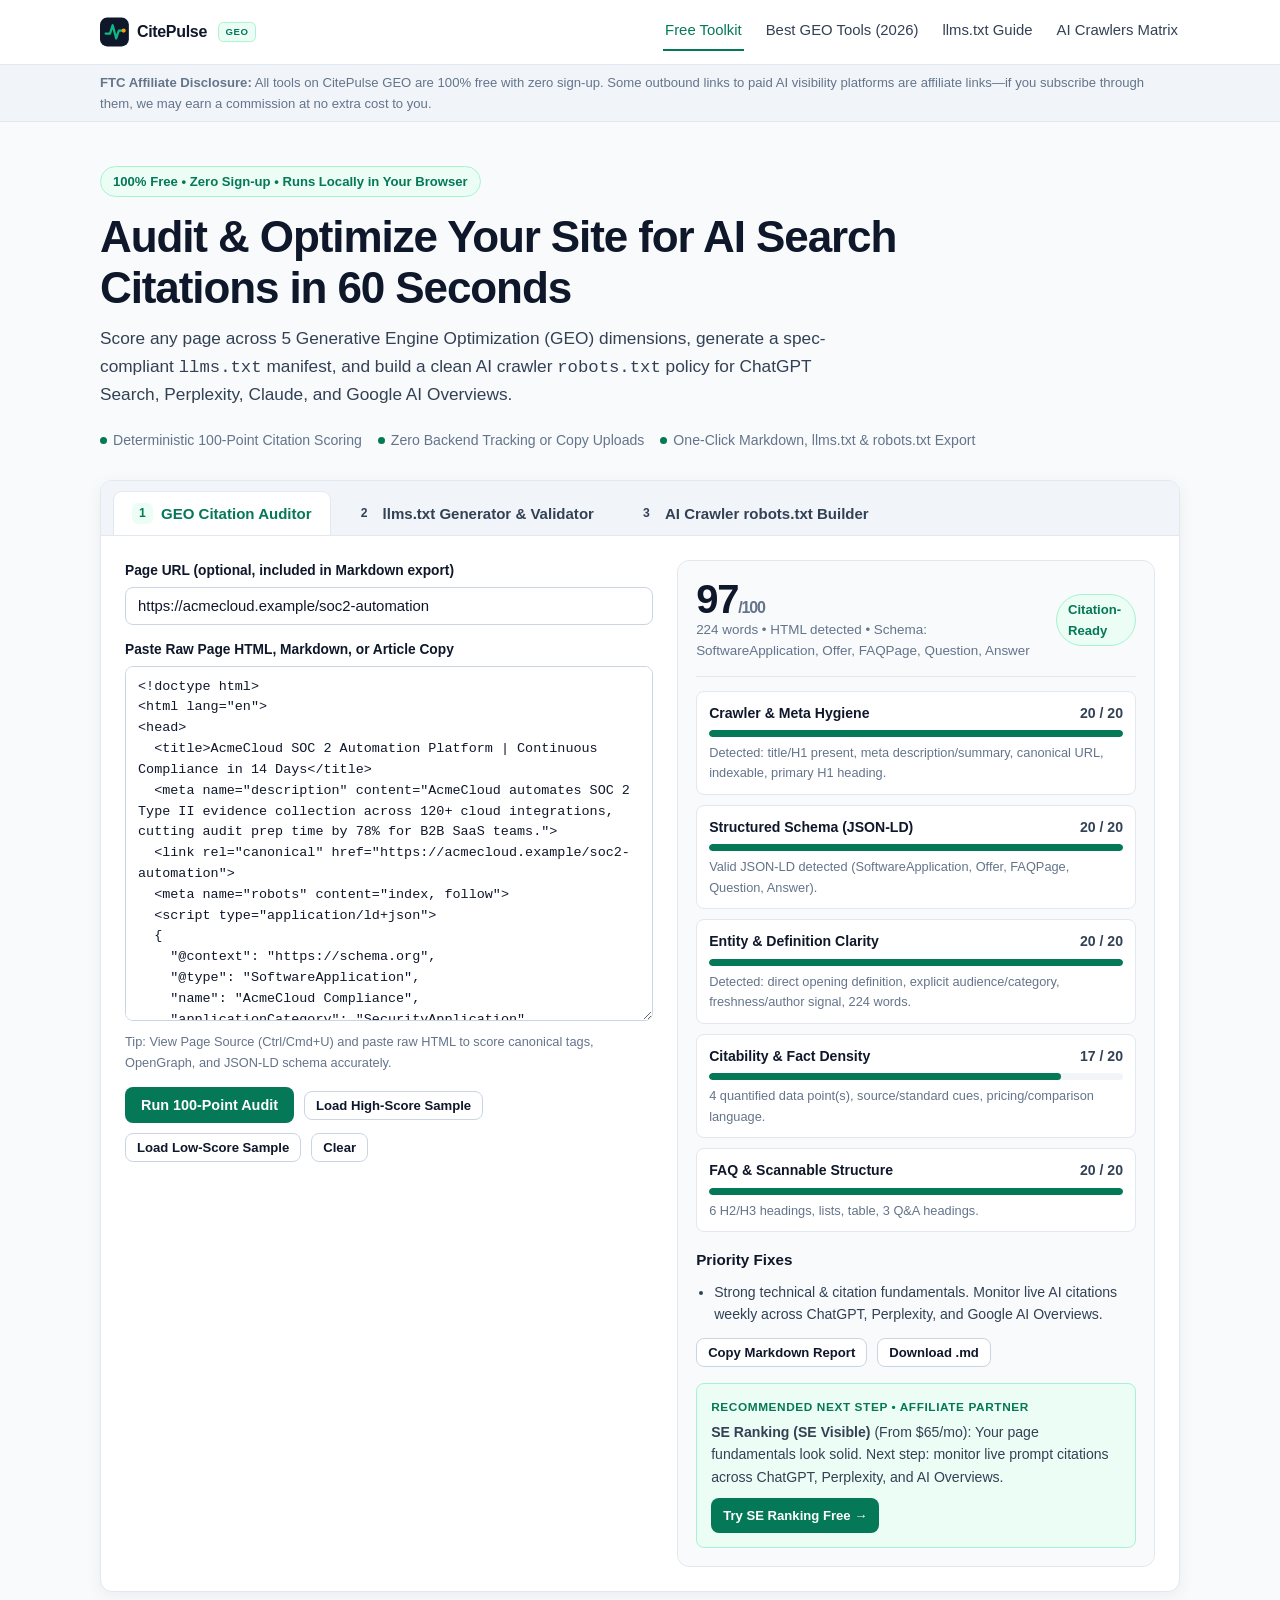
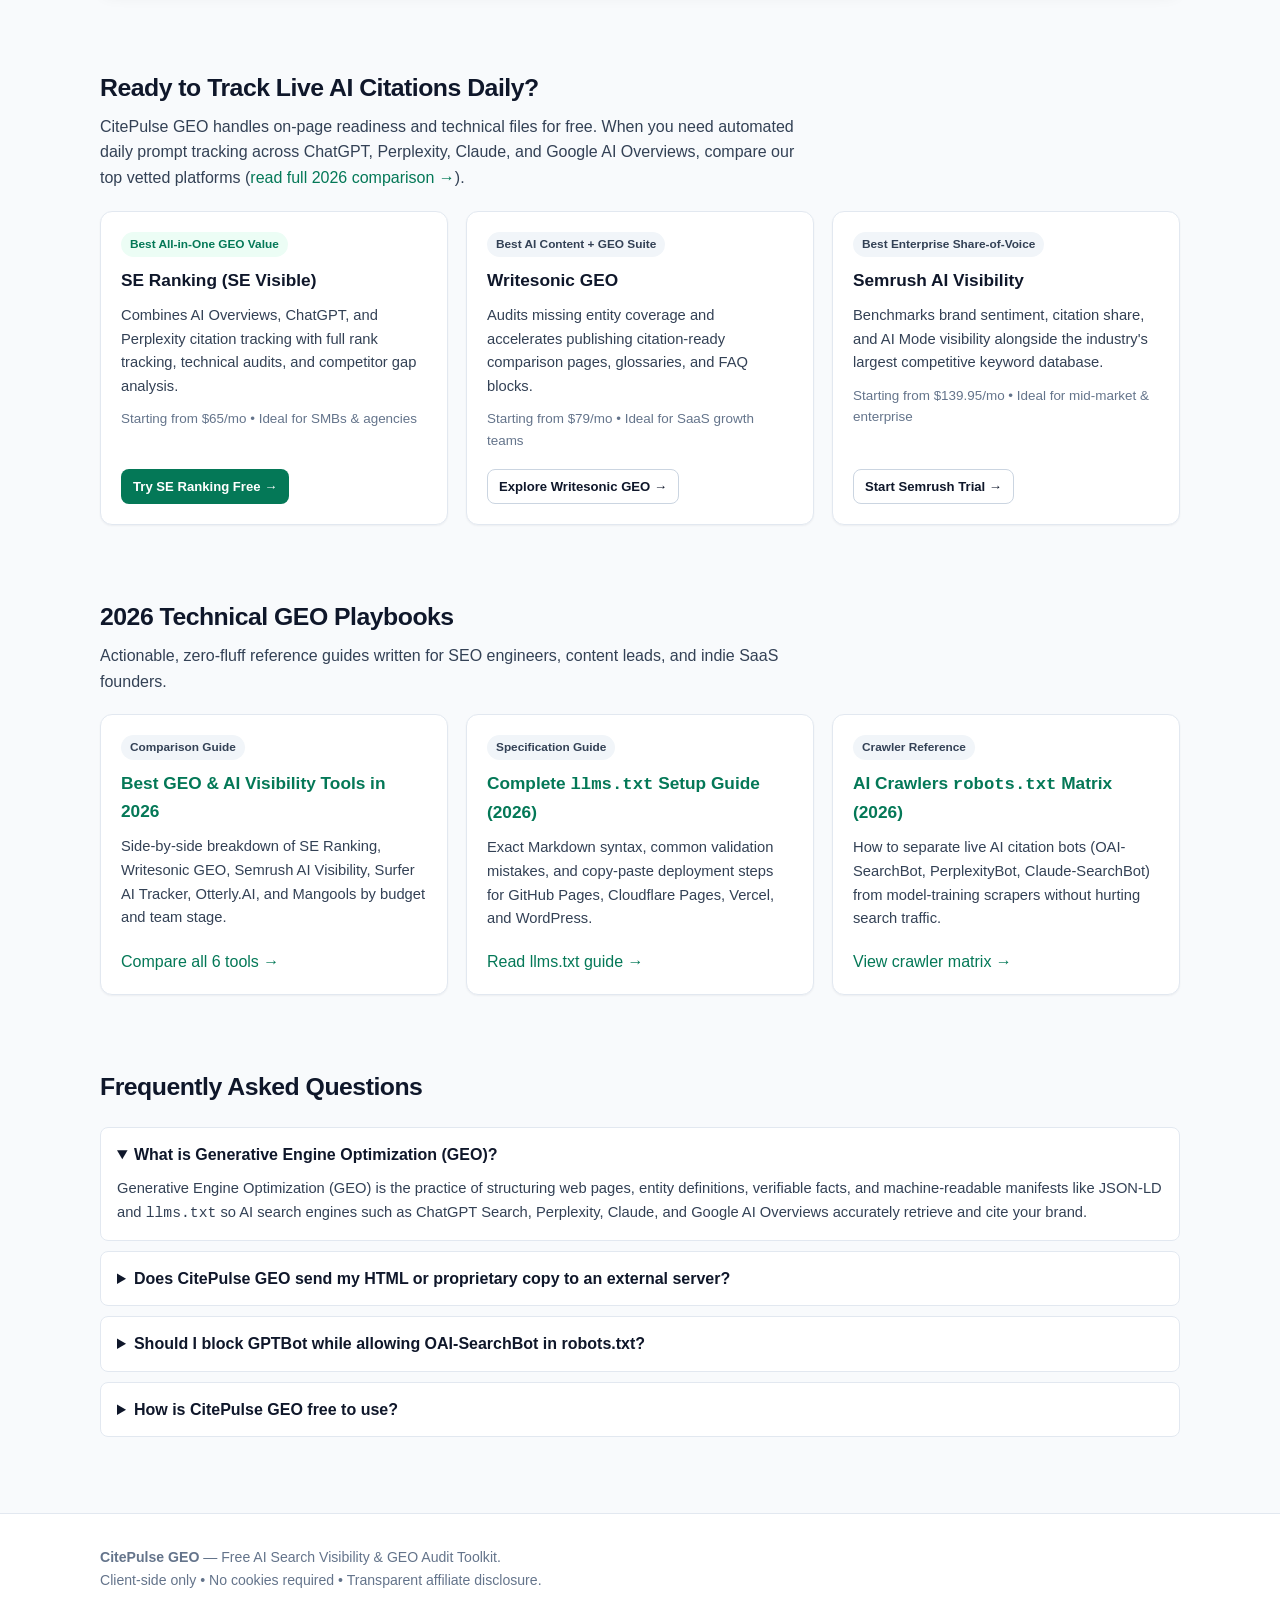
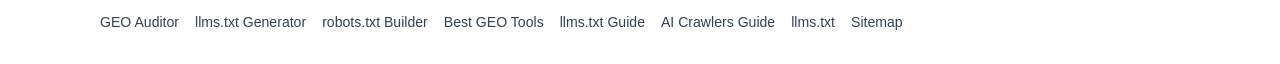
==== index.html @ 47907441 "Launch CitePulse GEO MVP (3 interactive tools + 3 GEO guides + affiliate engine)" ====
<!doctype html>
<html lang="en">
<head>
  <meta charset="utf-8">
  <meta name="viewport" content="width=device-width, initial-scale=1">
  <title>CitePulse GEO — Free AI Search Visibility &amp; GEO Audit Toolkit</title>
  <meta name="description" content="Free 100% browser-based GEO toolkit: run a 100-point AI citation readiness audit, generate and validate llms.txt, and build AI crawler robots.txt policies with zero sign-up.">
  <link rel="canonical" href="https://xuj43761-coder.github.io/citepulse-geo/">
  <link rel="icon" type="image/svg+xml" href="./assets/favicon.svg">
  <meta property="og:type" content="website">
  <meta property="og:title" content="CitePulse GEO — Free AI Search Visibility &amp; GEO Audit Toolkit">
  <meta property="og:description" content="Audit your page for ChatGPT, Perplexity, Claude &amp; Google AI Overviews citations, generate spec-compliant llms.txt, and configure AI crawler robots.txt — 100% free in your browser.">
  <meta property="og:url" content="https://xuj43761-coder.github.io/citepulse-geo/">
  <meta property="og:image" content="https://xuj43761-coder.github.io/citepulse-geo/assets/og-card.png">
  <meta name="twitter:card" content="summary_large_image">
  <meta name="twitter:title" content="CitePulse GEO — Free AI Search Visibility &amp; GEO Audit Toolkit">
  <meta name="twitter:description" content="100-Point Citation Audit, llms.txt Generator &amp; AI Crawler robots.txt Builder. 100% free, zero sign-up, instant client-side execution.">
  <meta name="twitter:image" content="https://xuj43761-coder.github.io/citepulse-geo/assets/og-card.png">
  <link rel="stylesheet" href="./assets/styles.css">
  <script type="application/ld+json">
  {
    "@context": "https://schema.org",
    "@type": "SoftwareApplication",
    "name": "CitePulse GEO",
    "applicationCategory": "BusinessApplication",
    "operatingSystem": "Web",
    "url": "https://xuj43761-coder.github.io/citepulse-geo/",
    "description": "Free client-side Generative Engine Optimization (GEO) toolkit featuring a 100-point AI citation readiness auditor, llms.txt generator and validator, and AI crawler robots.txt policy builder.",
    "offers": {
      "@type": "Offer",
      "price": "0",
      "priceCurrency": "USD"
    },
    "featureList": [
      "100-Point GEO Citation Readiness Auditor across 5 dimensions",
      "Spec-compliant llms.txt Generator and Validator",
      "AI Search vs. Model Training robots.txt Policy Builder",
      "Markdown Audit Report Copy and Download"
    ]
  }
  </script>
  <script type="application/ld+json">
  {
    "@context": "https://schema.org",
    "@type": "FAQPage",
    "mainEntity": [
      {
        "@type": "Question",
        "name": "What is Generative Engine Optimization (GEO)?",
        "acceptedAnswer": {
          "@type": "Answer",
          "text": "Generative Engine Optimization (GEO) is the practice of structuring web pages, entity definitions, verifiable facts, and machine-readable manifests like JSON-LD and llms.txt so AI search engines such as ChatGPT Search, Perplexity, Claude, and Google AI Overviews accurately retrieve and cite your brand."
        }
      },
      {
        "@type": "Question",
        "name": "Does CitePulse GEO send my HTML or proprietary copy to an external server?",
        "acceptedAnswer": {
          "@type": "Answer",
          "text": "No. Every audit score, llms.txt manifest, and robots.txt policy is computed deterministically inside your local browser using client-side JavaScript. Nothing is uploaded or stored on any backend server."
        }
      },
      {
        "@type": "Question",
        "name": "Should I block GPTBot while allowing OAI-SearchBot in robots.txt?",
        "acceptedAnswer": {
          "@type": "Answer",
          "text": "For most SaaS companies and publishers, yes. Allowing OAI-SearchBot, ChatGPT-User, Claude-SearchBot, and PerplexityBot preserves live AI search citations and referral traffic, while disallowing GPTBot, ClaudeBot, Google-Extended, and CCBot opts your content out of foundation model training."
        }
      },
      {
        "@type": "Question",
        "name": "How is CitePulse GEO free to use?",
        "acceptedAnswer": {
          "@type": "Answer",
          "text": "CitePulse GEO runs as a zero-infrastructure static web app and is supported through transparent affiliate partnerships with dedicated paid AI visibility monitoring platforms such as SE Ranking, Writesonic, Semrush, Surfer, Otterly.AI, and Mangools."
        }
      }
    ]
  }
  </script>
</head>
<body>
  <header class="site-header">
    <div class="container header-inner">
      <a class="brand-link" href="./" aria-label="CitePulse GEO Home">
        <img src="./assets/logo.svg" alt="CitePulse GEO">
      </a>
      <nav class="site-nav" aria-label="Primary">
        <a href="./" aria-current="page">Free Toolkit</a>
        <a href="./best-geo-tools-2026.html">Best GEO Tools (2026)</a>
        <a href="./llms-txt-guide.html">llms.txt Guide</a>
        <a href="./robots-txt-ai-crawlers.html">AI Crawlers Matrix</a>
      </nav>
    </div>
  </header>

  <div class="disclosure-bar">
    <div class="container">
      <p><strong>FTC Affiliate Disclosure:</strong> All tools on CitePulse GEO are 100% free with zero sign-up. Some outbound links to paid AI visibility platforms are affiliate links—if you subscribe through them, we may earn a commission at no extra cost to you.</p>
    </div>
  </div>

  <main class="container">
    <section class="hero">
      <div class="hero-badge">100% Free &bull; Zero Sign-up &bull; Runs Locally in Your Browser</div>
      <h1>Audit &amp; Optimize Your Site for AI Search Citations in 60 Seconds</h1>
      <p class="hero-sub">Score any page across 5 Generative Engine Optimization (GEO) dimensions, generate a spec-compliant <code>llms.txt</code> manifest, and build a clean AI crawler <code>robots.txt</code> policy for ChatGPT Search, Perplexity, Claude, and Google AI Overviews.</p>
      <div class="trust-row">
        <span><i class="dot" aria-hidden="true"></i> Deterministic 100-Point Citation Scoring</span>
        <span><i class="dot" aria-hidden="true"></i> Zero Backend Tracking or Copy Uploads</span>
        <span><i class="dot" aria-hidden="true"></i> One-Click Markdown, llms.txt &amp; robots.txt Export</span>
      </div>
    </section>

    <section class="workspace-card" aria-label="CitePulse GEO Interactive Toolkit">
      <div class="tool-tabs" role="tablist" aria-label="GEO Tools">
        <button type="button" class="tool-tab is-active" role="tab" aria-selected="true" data-tab-target="auditor" id="tab-auditor">
          <span class="tab-num">1</span> GEO Citation Auditor
        </button>
        <button type="button" class="tool-tab" role="tab" aria-selected="false" data-tab-target="llmstxt" id="tab-llmstxt">
          <span class="tab-num">2</span> llms.txt Generator &amp; Validator
        </button>
        <button type="button" class="tool-tab" role="tab" aria-selected="false" data-tab-target="robots" id="tab-robots">
          <span class="tab-num">3</span> AI Crawler robots.txt Builder
        </button>
      </div>

      <!-- Tool 1: GEO Citation Readiness Auditor -->
      <div class="tool-panel is-active" role="tabpanel" aria-labelledby="tab-auditor" data-tab-panel="auditor" id="auditor">
        <div class="panel-grid">
          <div>
            <div class="field">
              <label for="audit-url">Page URL (optional, included in Markdown export)</label>
              <input id="audit-url" type="url" placeholder="https://yourdomain.com/product-guide">
            </div>
            <div class="field">
              <label for="audit-input">Paste Raw Page HTML, Markdown, or Article Copy</label>
              <textarea id="audit-input" class="code-input" rows="16" placeholder="Paste full HTML source (recommended for meta &amp; JSON-LD checks) or Markdown/plain text..."></textarea>
              <span class="field-hint">Tip: View Page Source (Ctrl/Cmd+U) and paste raw HTML to score canonical tags, OpenGraph, and JSON-LD schema accurately.</span>
            </div>
            <div class="btn-row">
              <button type="button" class="btn btn-primary" id="btn-run-audit">Run 100-Point Audit</button>
              <button type="button" class="btn btn-secondary btn-sm" id="btn-sample-high">Load High-Score Sample</button>
              <button type="button" class="btn btn-secondary btn-sm" id="btn-sample-low">Load Low-Score Sample</button>
              <button type="button" class="btn btn-secondary btn-sm" id="btn-audit-clear">Clear</button>
            </div>
          </div>

          <div class="output-box" aria-live="polite">
            <div class="score-header">
              <div>
                <div class="score-num" id="audit-score">0<small>/100</small></div>
                <div class="card-meta" id="audit-meta">Waiting for input...</div>
              </div>
              <span class="grade-badge grade-good" id="audit-grade">Evaluating</span>
            </div>

            <div class="dim-list" id="audit-dimensions"></div>

            <h3 style="margin: 0 0 8px; font-size: 0.95rem;">Priority Fixes</h3>
            <ul class="fix-list" id="audit-fixes"></ul>

            <div class="btn-row">
              <button type="button" class="btn btn-secondary btn-sm" id="btn-copy-audit">Copy Markdown Report</button>
              <button type="button" class="btn btn-secondary btn-sm" id="btn-download-audit">Download .md</button>
              <span class="status-toast" id="audit-status" role="status"></span>
            </div>

            <div class="context-cta" id="audit-context-cta"></div>
          </div>
        </div>
      </div>

      <!-- Tool 2: llms.txt Generator & Validator -->
      <div class="tool-panel" role="tabpanel" aria-labelledby="tab-llmstxt" data-tab-panel="llmstxt" id="llmstxt">
        <div class="panel-grid">
          <div>
            <div class="field">
              <label for="llms-site-name">Site / Brand Name (H1)</label>
              <input id="llms-site-name" type="text" placeholder="Acme Cloud">
            </div>
            <div class="field">
              <label for="llms-base-url">Base Domain URL</label>
              <input id="llms-base-url" type="url" placeholder="https://acmecloud.example">
            </div>
            <div class="field">
              <label for="llms-tagline">One-Sentence Summary (Blockquote)</label>
              <input id="llms-tagline" type="text" placeholder="Concise summary of what your product does and who it serves.">
            </div>
            <div class="field">
              <label for="llms-details">Key Context / Positioning Paragraph (optional)</label>
              <textarea id="llms-details" rows="3" placeholder="Highlight pricing model, target audience, compliance certifications, or core differentiators."></textarea>
            </div>
            <div class="field">
              <label for="llms-sections">Sections &amp; Links (<code>Section Name</code> then <code>- Title | /path-or-url | Description</code>)</label>
              <textarea id="llms-sections" class="code-input" rows="8" placeholder="Core Documentation&#10;- Pricing | /pricing | Transparent plan limits and tiers"></textarea>
              <span class="field-hint">Relative paths starting with <code>/</code> automatically resolve against your Base Domain URL.</span>
            </div>
            <div class="btn-row">
              <button type="button" class="btn btn-secondary btn-sm" id="btn-sample-llms">Reset to Sample</button>
              <a class="btn btn-secondary btn-sm" href="./llms-txt-guide.html">Read 2026 llms.txt Spec Guide &rarr;</a>
            </div>
          </div>

          <div class="output-box" aria-live="polite">
            <h3 style="margin: 0 0 10px; font-size: 0.95rem;">Live Spec Validation</h3>
            <div class="check-list" id="llms-checks"></div>
            <pre class="code-output" id="llms-output"></pre>
            <div class="btn-row">
              <button type="button" class="btn btn-primary btn-sm" id="btn-copy-llms">Copy llms.txt</button>
              <button type="button" class="btn btn-secondary btn-sm" id="btn-download-llms">Download llms.txt</button>
              <span class="status-toast" id="llms-status" role="status"></span>
            </div>
            <div class="context-cta">
              <div class="context-cta-label">Monitor Whether AI Assistants Cite Your Key Pages</div>
              <p>Publishing <code>/llms.txt</code> improves discoverability, but you still need daily prompt tracking to verify citations in ChatGPT and Perplexity.</p>
              <a class="btn btn-primary btn-sm" href="#" data-affiliate="seranking" data-placement="llmstxt_cta">Try SE Ranking AI Visibility &rarr;</a>
            </div>
          </div>
        </div>
      </div>

      <!-- Tool 3: AI Crawler robots.txt Policy Builder -->
      <div class="tool-panel" role="tabpanel" aria-labelledby="tab-robots" data-tab-panel="robots" id="robots">
        <div class="panel-grid">
          <div>
            <div class="field">
              <label>1. Choose a Starting Policy Preset</label>
              <div class="preset-group">
                <button type="button" class="preset-btn is-active" data-robots-preset="search_only">
                  <strong>Allow Search Only</strong>
                  <span>Keep AI citations, block model training</span>
                </button>
                <button type="button" class="preset-btn" data-robots-preset="open_all">
                  <strong>Allow All AI Bots</strong>
                  <span>Maximum brand discovery footprint</span>
                </button>
                <button type="button" class="preset-btn" data-robots-preset="strict_block">
                  <strong>Block All AI Bots</strong>
                  <span>Strict opt-out for gated portals</span>
                </button>
              </div>
            </div>

            <div class="field">
              <label>2. Fine-Tune Individual AI Crawlers (9 Major Bots)</label>
              <div class="bot-grid" id="robots-bot-list"></div>
            </div>

            <div class="field">
              <label for="robots-sitemap">XML Sitemap URL</label>
              <input id="robots-sitemap" type="url" value="https://example.com/sitemap.xml">
            </div>
            <div class="field">
              <label for="robots-llms">llms.txt Manifest URL (comment reference)</label>
              <input id="robots-llms" type="url" value="https://example.com/llms.txt">
            </div>
            <div class="field">
              <label for="robots-disallow">Global Disallow Paths (one per line)</label>
              <textarea id="robots-disallow" class="code-input" rows="3">/admin/
/api/private/</textarea>
            </div>
          </div>

          <div class="output-box" aria-live="polite">
            <h3 style="margin: 0 0 10px; font-size: 0.95rem;">Generated <code>robots.txt</code></h3>
            <div class="check-list" id="robots-summary"></div>
            <pre class="code-output" id="robots-output"></pre>
            <div class="btn-row">
              <button type="button" class="btn btn-primary btn-sm" id="btn-copy-robots">Copy robots.txt</button>
              <button type="button" class="btn btn-secondary btn-sm" id="btn-download-robots">Download robots.txt</button>
              <a class="btn btn-secondary btn-sm" href="./robots-txt-ai-crawlers.html">Full Bot Directory &rarr;</a>
              <span class="status-toast" id="robots-status" role="status"></span>
            </div>
            <div class="context-cta">
              <div class="context-cta-label">Track Real Citation Share After Updating robots.txt</div>
              <p>Benchmark how often ChatGPT, Perplexity, and Google AI Overviews cite your domain versus top competitors.</p>
              <a class="btn btn-primary btn-sm" href="#" data-affiliate="semrush" data-placement="robots_cta">Start Semrush AI Visibility Trial &rarr;</a>
            </div>
          </div>
        </div>
      </div>
    </section>

    <!-- Recommended Paid Monitoring Suites -->
    <section class="section" id="recommended-tools">
      <div class="section-head">
        <h2>Ready to Track Live AI Citations Daily?</h2>
        <p>CitePulse GEO handles on-page readiness and technical files for free. When you need automated daily prompt tracking across ChatGPT, Perplexity, Claude, and Google AI Overviews, compare our top vetted platforms (<a href="./best-geo-tools-2026.html">read full 2026 comparison &rarr;</a>).</p>
      </div>
      <div class="card-grid">
        <article class="card">
          <span class="card-badge featured">Best All-in-One GEO Value</span>
          <h3>SE Ranking (SE Visible)</h3>
          <p>Combines AI Overviews, ChatGPT, and Perplexity citation tracking with full rank tracking, technical audits, and competitor gap analysis.</p>
          <div class="card-meta">Starting from $65/mo &bull; Ideal for SMBs &amp; agencies</div>
          <div class="card-footer">
            <a class="btn btn-primary btn-sm" href="#" data-affiliate="seranking" data-placement="home_card">Try SE Ranking Free &rarr;</a>
          </div>
        </article>

        <article class="card">
          <span class="card-badge">Best AI Content + GEO Suite</span>
          <h3>Writesonic GEO</h3>
          <p>Audits missing entity coverage and accelerates publishing citation-ready comparison pages, glossaries, and FAQ blocks.</p>
          <div class="card-meta">Starting from $79/mo &bull; Ideal for SaaS growth teams</div>
          <div class="card-footer">
            <a class="btn btn-secondary btn-sm" href="#" data-affiliate="writesonic" data-placement="home_card">Explore Writesonic GEO &rarr;</a>
          </div>
        </article>

        <article class="card">
          <span class="card-badge">Best Enterprise Share-of-Voice</span>
          <h3>Semrush AI Visibility</h3>
          <p>Benchmarks brand sentiment, citation share, and AI Mode visibility alongside the industry's largest competitive keyword database.</p>
          <div class="card-meta">Starting from $139.95/mo &bull; Ideal for mid-market &amp; enterprise</div>
          <div class="card-footer">
            <a class="btn btn-secondary btn-sm" href="#" data-affiliate="semrush" data-placement="home_card">Start Semrush Trial &rarr;</a>
          </div>
        </article>
      </div>
    </section>

    <!-- Editorial Guides -->
    <section class="section">
      <div class="section-head">
        <h2>2026 Technical GEO Playbooks</h2>
        <p>Actionable, zero-fluff reference guides written for SEO engineers, content leads, and indie SaaS founders.</p>
      </div>
      <div class="card-grid">
        <article class="card">
          <span class="card-badge">Comparison Guide</span>
          <h3><a href="./best-geo-tools-2026.html">Best GEO &amp; AI Visibility Tools in 2026</a></h3>
          <p>Side-by-side breakdown of SE Ranking, Writesonic GEO, Semrush AI Visibility, Surfer AI Tracker, Otterly.AI, and Mangools by budget and team stage.</p>
          <div class="card-footer">
            <a href="./best-geo-tools-2026.html">Compare all 6 tools &rarr;</a>
          </div>
        </article>

        <article class="card">
          <span class="card-badge">Specification Guide</span>
          <h3><a href="./llms-txt-guide.html">Complete <code>llms.txt</code> Setup Guide (2026)</a></h3>
          <p>Exact Markdown syntax, common validation mistakes, and copy-paste deployment steps for GitHub Pages, Cloudflare Pages, Vercel, and WordPress.</p>
          <div class="card-footer">
            <a href="./llms-txt-guide.html">Read llms.txt guide &rarr;</a>
          </div>
        </article>

        <article class="card">
          <span class="card-badge">Crawler Reference</span>
          <h3><a href="./robots-txt-ai-crawlers.html">AI Crawlers <code>robots.txt</code> Matrix (2026)</a></h3>
          <p>How to separate live AI citation bots (OAI-SearchBot, PerplexityBot, Claude-SearchBot) from model-training scrapers without hurting search traffic.</p>
          <div class="card-footer">
            <a href="./robots-txt-ai-crawlers.html">View crawler matrix &rarr;</a>
          </div>
        </article>
      </div>
    </section>

    <!-- FAQ -->
    <section class="section" id="faq">
      <div class="section-head">
        <h2>Frequently Asked Questions</h2>
      </div>
      <div class="faq-list">
        <details class="faq-item" open>
          <summary>What is Generative Engine Optimization (GEO)?</summary>
          <p>Generative Engine Optimization (GEO) is the practice of structuring web pages, entity definitions, verifiable facts, and machine-readable manifests like JSON-LD and <code>llms.txt</code> so AI search engines such as ChatGPT Search, Perplexity, Claude, and Google AI Overviews accurately retrieve and cite your brand.</p>
        </details>
        <details class="faq-item">
          <summary>Does CitePulse GEO send my HTML or proprietary copy to an external server?</summary>
          <p>No. Every audit score, <code>llms.txt</code> manifest, and <code>robots.txt</code> policy is computed deterministically inside your local browser using client-side JavaScript. Nothing is uploaded or stored on any backend server.</p>
        </details>
        <details class="faq-item">
          <summary>Should I block GPTBot while allowing OAI-SearchBot in robots.txt?</summary>
          <p>For most SaaS companies and publishers, yes. Allowing <code>OAI-SearchBot</code>, <code>ChatGPT-User</code>, <code>Claude-SearchBot</code>, and <code>PerplexityBot</code> preserves live AI search citations and referral traffic, while disallowing <code>GPTBot</code>, <code>ClaudeBot</code>, <code>Google-Extended</code>, and <code>CCBot</code> opts your content out of foundation model training.</p>
        </details>
        <details class="faq-item">
          <summary>How is CitePulse GEO free to use?</summary>
          <p>CitePulse GEO runs as a zero-infrastructure static web app and is supported through transparent affiliate partnerships with paid AI visibility monitoring suites. Clicking our partner recommendations never increases your price.</p>
        </details>
      </div>
    </section>
  </main>

  <footer class="site-footer">
    <div class="container footer-grid">
      <div>
        <strong>CitePulse GEO</strong> &mdash; Free AI Search Visibility &amp; GEO Audit Toolkit.<br>
        <span>Client-side only &bull; No cookies required &bull; Transparent affiliate disclosure.</span>
      </div>
      <div class="footer-links">
        <a href="./#auditor">GEO Auditor</a>
        <a href="./#llmstxt">llms.txt Generator</a>
        <a href="./#robots">robots.txt Builder</a>
        <a href="./best-geo-tools-2026.html">Best GEO Tools</a>
        <a href="./llms-txt-guide.html">llms.txt Guide</a>
        <a href="./robots-txt-ai-crawlers.html">AI Crawlers Guide</a>
        <a href="./llms.txt">llms.txt</a>
        <a href="./sitemap.xml">Sitemap</a>
      </div>
    </div>
  </footer>

  <script type="module" src="./assets/app.js"></script>
</body>
</html>
---- assets/styles.css ----
/* CitePulse GEO — Light Editorial SaaS Stylesheet */
:root {
  --bg: #f8fafc;
  --surface: #ffffff;
  --surface-muted: #f1f5f9;
  --ink: #0f172a;
  --ink-secondary: #334155;
  --ink-muted: #64748b;
  --border: #e2e8f0;
  --border-strong: #cbd5e1;
  --primary: #047857;
  --primary-hover: #065f46;
  --primary-soft: #ecfdf5;
  --primary-border: #a7f3d0;
  --amber: #b45309;
  --amber-soft: #fffbeb;
  --amber-border: #fde68a;
  --danger: #b91c1c;
  --danger-soft: #fef2f2;
  --danger-border: #fecaca;
  --radius: 12px;
  --radius-sm: 8px;
  --shadow-sm: 0 1px 2px rgba(15, 23, 42, 0.05);
  --shadow: 0 4px 16px rgba(15, 23, 42, 0.06);
  --max-w: 1120px;
  --font-sans: -apple-system, BlinkMacSystemFont, "Inter", "Segoe UI", Roboto, Helvetica, Arial, sans-serif;
  --font-mono: ui-monospace, SFMono-Regular, Menlo, Monaco, Consolas, "Liberation Mono", monospace;
}

*, *::before, *::after {
  box-sizing: border-box;
}

html {
  scroll-behavior: smooth;
}

body {
  margin: 0;
  font-family: var(--font-sans);
  background: var(--bg);
  color: var(--ink);
  line-height: 1.6;
  -webkit-font-smoothing: antialiased;
}

a {
  color: var(--primary);
  text-decoration: none;
}

a:hover {
  text-decoration: underline;
}

img {
  max-width: 100%;
  display: block;
}

.container {
  width: 100%;
  max-width: var(--max-w);
  margin: 0 auto;
  padding: 0 20px;
}

/* Header */
.site-header {
  position: sticky;
  top: 0;
  z-index: 40;
  background: rgba(255, 255, 255, 0.94);
  backdrop-filter: blur(10px);
  border-bottom: 1px solid var(--border);
}

.header-inner {
  display: flex;
  align-items: center;
  justify-content: space-between;
  min-height: 64px;
  gap: 16px;
}

.brand-link {
  display: inline-flex;
  align-items: center;
  gap: 10px;
  text-decoration: none !important;
}

.brand-link img {
  height: 32px;
  width: auto;
}

.site-nav {
  display: flex;
  align-items: center;
  gap: 20px;
  flex-wrap: wrap;
}

.site-nav a {
  color: var(--ink-secondary);
  font-size: 0.93rem;
  font-weight: 500;
  padding: 6px 2px;
  border-bottom: 2px solid transparent;
  transition: color 0.15s ease, border-color 0.15s ease;
}

.site-nav a:hover,
.site-nav a[aria-current="page"] {
  color: var(--primary);
  border-bottom-color: var(--primary);
  text-decoration: none;
}

.disclosure-bar {
  background: var(--surface-muted);
  border-bottom: 1px solid var(--border);
  font-size: 0.82rem;
  color: var(--ink-muted);
  padding: 7px 0;
}

.disclosure-bar p {
  margin: 0;
}

/* Hero */
.hero {
  padding: 44px 0 28px;
}

.hero-badge {
  display: inline-flex;
  align-items: center;
  gap: 8px;
  background: var(--primary-soft);
  color: var(--primary);
  border: 1px solid var(--primary-border);
  border-radius: 999px;
  padding: 4px 12px;
  font-size: 0.82rem;
  font-weight: 600;
  margin-bottom: 14px;
}

.hero h1 {
  margin: 0 0 12px;
  font-size: clamp(1.85rem, 3.6vw, 2.75rem);
  line-height: 1.16;
  letter-spacing: -0.025em;
  max-width: 820px;
}

.hero-sub {
  margin: 0 0 20px;
  font-size: 1.08rem;
  color: var(--ink-secondary);
  max-width: 740px;
}

.trust-row {
  display: flex;
  flex-wrap: wrap;
  gap: 16px;
  font-size: 0.88rem;
  color: var(--ink-muted);
}

.trust-row span {
  display: inline-flex;
  align-items: center;
  gap: 6px;
}

.dot {
  width: 7px;
  height: 7px;
  border-radius: 50%;
  background: var(--primary);
  display: inline-block;
}

/* Workspace Card & Tabs */
.workspace-card {
  background: var(--surface);
  border: 1px solid var(--border);
  border-radius: var(--radius);
  box-shadow: var(--shadow);
  overflow: hidden;
  margin-bottom: 40px;
}

.tool-tabs {
  display: flex;
  gap: 4px;
  padding: 10px 12px 0;
  background: var(--surface-muted);
  border-bottom: 1px solid var(--border);
  overflow-x: auto;
}

.tool-tab {
  appearance: none;
  border: 1px solid transparent;
  border-bottom: none;
  background: transparent;
  color: var(--ink-secondary);
  font-family: inherit;
  font-size: 0.94rem;
  font-weight: 600;
  padding: 11px 18px;
  border-radius: 9px 9px 0 0;
  cursor: pointer;
  white-space: nowrap;
  display: inline-flex;
  align-items: center;
  gap: 8px;
  transition: background 0.15s ease, color 0.15s ease;
}

.tool-tab:hover {
  color: var(--ink);
  background: rgba(255, 255, 255, 0.55);
}

.tool-tab.is-active {
  background: var(--surface);
  color: var(--primary);
  border-color: var(--border);
  margin-bottom: -1px;
  padding-bottom: 12px;
}

.tab-num {
  display: inline-flex;
  align-items: center;
  justify-content: center;
  width: 21px;
  height: 21px;
  border-radius: 6px;
  font-size: 0.76rem;
  background: var(--surface-muted);
  color: var(--ink-secondary);
  font-variant-numeric: tabular-nums;
}

.tool-tab.is-active .tab-num {
  background: var(--primary-soft);
  color: var(--primary);
}

.tool-panel {
  display: none;
  padding: 24px;
}

.tool-panel.is-active {
  display: block;
}

.panel-grid {
  display: grid;
  grid-template-columns: minmax(0, 1.05fr) minmax(0, 0.95fr);
  gap: 24px;
  align-items: start;
}

/* Forms & Controls */
.field {
  margin-bottom: 14px;
}

.field label {
  display: block;
  font-size: 0.86rem;
  font-weight: 600;
  color: var(--ink);
  margin-bottom: 5px;
}

.field-hint {
  display: block;
  font-size: 0.8rem;
  color: var(--ink-muted);
  margin-top: 4px;
}

input[type="text"],
input[type="url"],
textarea,
select {
  width: 100%;
  font-family: inherit;
  font-size: 0.93rem;
  color: var(--ink);
  background: var(--surface);
  border: 1px solid var(--border-strong);
  border-radius: var(--radius-sm);
  padding: 10px 12px;
  transition: border-color 0.15s ease, box-shadow 0.15s ease;
}

textarea.code-input,
pre.code-output {
  font-family: var(--font-mono);
  font-size: 0.84rem;
  line-height: 1.55;
}

input:focus,
textarea:focus,
select:focus {
  outline: none;
  border-color: var(--primary);
  box-shadow: 0 0 0 3px rgba(4, 120, 87, 0.14);
}

.btn-row {
  display: flex;
  flex-wrap: wrap;
  gap: 10px;
  align-items: center;
  margin-top: 12px;
}

.btn {
  appearance: none;
  border: 1px solid transparent;
  border-radius: var(--radius-sm);
  font-family: inherit;
  font-size: 0.9rem;
  font-weight: 600;
  padding: 9px 15px;
  cursor: pointer;
  display: inline-flex;
  align-items: center;
  justify-content: center;
  gap: 6px;
  text-decoration: none !important;
  transition: background 0.15s ease, border-color 0.15s ease, color 0.15s ease;
}

.btn-primary {
  background: var(--primary);
  color: #ffffff;
}

.btn-primary:hover {
  background: var(--primary-hover);
  color: #ffffff;
}

.btn-secondary {
  background: var(--surface);
  color: var(--ink);
  border-color: var(--border-strong);
}

.btn-secondary:hover {
  background: var(--surface-muted);
}

.btn-amber {
  background: var(--amber);
  color: #ffffff;
}

.btn-amber:hover {
  background: #92400e;
  color: #ffffff;
}

.btn-sm {
  font-size: 0.82rem;
  padding: 6px 11px;
}

.status-toast {
  font-size: 0.83rem;
  font-weight: 600;
  color: var(--primary);
}

/* Score & Audit Output */
.output-box {
  background: var(--bg);
  border: 1px solid var(--border);
  border-radius: var(--radius);
  padding: 18px;
}

.score-header {
  display: flex;
  align-items: center;
  justify-content: space-between;
  gap: 16px;
  padding-bottom: 14px;
  border-bottom: 1px solid var(--border);
  margin-bottom: 14px;
}

.score-num {
  font-size: 2.5rem;
  font-weight: 800;
  line-height: 1;
  letter-spacing: -0.03em;
  font-variant-numeric: tabular-nums;
}

.score-num small {
  font-size: 1rem;
  font-weight: 600;
  color: var(--ink-muted);
}

.grade-badge {
  display: inline-flex;
  align-items: center;
  padding: 4px 11px;
  border-radius: 999px;
  font-size: 0.82rem;
  font-weight: 700;
}

.grade-good {
  background: var(--primary-soft);
  color: var(--primary);
  border: 1px solid var(--primary-border);
}

.grade-warn {
  background: var(--amber-soft);
  color: var(--amber);
  border: 1px solid var(--amber-border);
}

.grade-low {
  background: var(--danger-soft);
  color: var(--danger);
  border: 1px solid var(--danger-border);
}

.dim-list {
  display: grid;
  gap: 10px;
  margin-bottom: 16px;
}

.dim-row {
  background: var(--surface);
  border: 1px solid var(--border);
  border-radius: var(--radius-sm);
  padding: 10px 12px;
}

.dim-top {
  display: flex;
  justify-content: space-between;
  align-items: center;
  font-size: 0.88rem;
  font-weight: 600;
  margin-bottom: 6px;
}

.dim-score {
  font-variant-numeric: tabular-nums;
  color: var(--ink-secondary);
}

.bar-track {
  height: 7px;
  background: var(--surface-muted);
  border-radius: 999px;
  overflow: hidden;
}

.bar-fill {
  height: 100%;
  border-radius: 999px;
  background: var(--primary);
  transition: width 0.25s ease;
}

.bar-fill.is-warn {
  background: var(--amber);
}

.bar-fill.is-low {
  background: var(--danger);
}

.dim-note {
  margin: 6px 0 0;
  font-size: 0.8rem;
  color: var(--ink-muted);
}

.fix-list {
  margin: 0;
  padding-left: 18px;
  font-size: 0.88rem;
  color: var(--ink-secondary);
}

.fix-list li {
  margin-bottom: 6px;
}

.context-cta {
  margin-top: 16px;
  padding: 14px;
  background: var(--primary-soft);
  border: 1px solid var(--primary-border);
  border-radius: var(--radius-sm);
}

.context-cta-label {
  font-size: 0.74rem;
  font-weight: 700;
  text-transform: uppercase;
  letter-spacing: 0.05em;
  color: var(--primary);
  margin-bottom: 4px;
}

.context-cta p {
  margin: 0 0 10px;
  font-size: 0.88rem;
  color: var(--ink-secondary);
}

/* Code Output & Validation Chips */
pre.code-output {
  margin: 0;
  background: #0f172a;
  color: #e2e8f0;
  padding: 16px;
  border-radius: var(--radius-sm);
  overflow-x: auto;
  max-height: 410px;
  white-space: pre-wrap;
  word-break: break-word;
}

.check-list {
  display: flex;
  flex-wrap: wrap;
  gap: 8px;
  margin-bottom: 12px;
}

.chip {
  font-size: 0.78rem;
  font-weight: 600;
  padding: 4px 10px;
  border-radius: 999px;
  border: 1px solid var(--border);
  background: var(--surface);
}

.chip-pass {
  background: var(--primary-soft);
  color: var(--primary);
  border-color: var(--primary-border);
}

.chip-fail {
  background: var(--danger-soft);
  color: var(--danger);
  border-color: var(--danger-border);
}

/* Bot matrix for robots.txt */
.preset-group {
  display: grid;
  grid-template-columns: repeat(3, minmax(0, 1fr));
  gap: 8px;
  margin-bottom: 14px;
}

.preset-btn {
  text-align: left;
  background: var(--surface);
  border: 1px solid var(--border-strong);
  border-radius: var(--radius-sm);
  padding: 10px 11px;
  cursor: pointer;
  font-family: inherit;
}

.preset-btn strong {
  display: block;
  font-size: 0.85rem;
  color: var(--ink);
}

.preset-btn span {
  display: block;
  font-size: 0.76rem;
  color: var(--ink-muted);
  margin-top: 2px;
}

.preset-btn.is-active {
  border-color: var(--primary);
  background: var(--primary-soft);
}

.bot-grid {
  display: grid;
  gap: 8px;
}

.bot-item {
  display: flex;
  align-items: center;
  justify-content: space-between;
  gap: 12px;
  background: var(--surface);
  border: 1px solid var(--border);
  border-radius: var(--radius-sm);
  padding: 9px 12px;
}

.bot-meta strong {
  font-size: 0.88rem;
  display: block;
}

.bot-meta small {
  font-size: 0.78rem;
  color: var(--ink-muted);
}

.bot-tag {
  display: inline-block;
  font-size: 0.7rem;
  font-weight: 700;
  padding: 1px 6px;
  border-radius: 4px;
  margin-left: 6px;
  vertical-align: middle;
}

.bot-tag.search {
  background: var(--primary-soft);
  color: var(--primary);
}

.bot-tag.training {
  background: var(--amber-soft);
  color: var(--amber);
}

.bot-item select {
  width: auto;
  min-width: 112px;
  padding: 6px 8px;
  font-size: 0.84rem;
}

/* Sections & Cards */
.section {
  padding: 36px 0;
}

.section-head {
  margin-bottom: 20px;
}

.section-head h2 {
  margin: 0 0 6px;
  font-size: 1.55rem;
  letter-spacing: -0.02em;
}

.section-head p {
  margin: 0;
  color: var(--ink-secondary);
  max-width: 720px;
}

.card-grid {
  display: grid;
  grid-template-columns: repeat(3, minmax(0, 1fr));
  gap: 18px;
}

.card {
  background: var(--surface);
  border: 1px solid var(--border);
  border-radius: var(--radius);
  padding: 20px;
  box-shadow: var(--shadow-sm);
  display: flex;
  flex-direction: column;
  gap: 10px;
}

.card h3 {
  margin: 0;
  font-size: 1.08rem;
}

.card p {
  margin: 0;
  font-size: 0.92rem;
  color: var(--ink-secondary);
}

.card-badge {
  align-self: flex-start;
  font-size: 0.74rem;
  font-weight: 700;
  padding: 3px 9px;
  border-radius: 999px;
  background: var(--surface-muted);
  color: var(--ink-secondary);
}

.card-badge.featured {
  background: var(--primary-soft);
  color: var(--primary);
}

.card-meta {
  font-size: 0.84rem;
  color: var(--ink-muted);
  font-variant-numeric: tabular-nums;
}

.card-footer {
  margin-top: auto;
  padding-top: 8px;
}

/* Tables & Editorial Articles */
.article-wrap {
  max-width: 860px;
  margin: 0 auto;
  padding: 36px 20px 56px;
}

.article-wrap h1 {
  font-size: clamp(1.75rem, 3.2vw, 2.35rem);
  line-height: 1.2;
  letter-spacing: -0.025em;
  margin: 0 0 12px;
}

.article-meta {
  font-size: 0.88rem;
  color: var(--ink-muted);
  margin-bottom: 24px;
}

.article-wrap h2 {
  font-size: 1.38rem;
  margin: 30px 0 10px;
  letter-spacing: -0.015em;
}

.article-wrap h3 {
  font-size: 1.08rem;
  margin: 22px 0 8px;
}

.article-wrap p,
.article-wrap li {
  color: var(--ink-secondary);
}

.callout {
  background: var(--surface);
  border: 1px solid var(--border);
  border-left: 4px solid var(--primary);
  border-radius: var(--radius-sm);
  padding: 16px 18px;
  margin: 20px 0;
}

.callout strong {
  color: var(--ink);
}

.table-wrap {
  overflow-x: auto;
  background: var(--surface);
  border: 1px solid var(--border);
  border-radius: var(--radius);
  margin: 20px 0;
  box-shadow: var(--shadow-sm);
}

table {
  width: 100%;
  border-collapse: collapse;
  font-size: 0.9rem;
}

th, td {
  text-align: left;
  padding: 12px 14px;
  border-bottom: 1px solid var(--border);
  vertical-align: top;
}

th {
  background: var(--surface-muted);
  font-weight: 700;
  color: var(--ink);
  white-space: nowrap;
}

tr:last-child td {
  border-bottom: none;
}

/* FAQ Accordion */
.faq-list {
  display: grid;
  gap: 10px;
}

details.faq-item {
  background: var(--surface);
  border: 1px solid var(--border);
  border-radius: var(--radius-sm);
  padding: 14px 16px;
}

details.faq-item summary {
  font-weight: 600;
  cursor: pointer;
  color: var(--ink);
}

details.faq-item p {
  margin: 10px 0 0;
  font-size: 0.92rem;
  color: var(--ink-secondary);
}

/* Footer */
.site-footer {
  border-top: 1px solid var(--border);
  background: var(--surface);
  padding: 32px 0;
  margin-top: 40px;
  font-size: 0.88rem;
  color: var(--ink-muted);
}

.footer-grid {
  display: flex;
  flex-wrap: wrap;
  justify-content: space-between;
  gap: 20px;
  align-items: flex-start;
}

.footer-links {
  display: flex;
  flex-wrap: wrap;
  gap: 16px;
}

.footer-links a {
  color: var(--ink-secondary);
}

.sr-only {
  position: absolute;
  width: 1px;
  height: 1px;
  padding: 0;
  margin: -1px;
  overflow: hidden;
  clip: rect(0, 0, 0, 0);
  border: 0;
}

@media (max-width: 900px) {
  .panel-grid {
    grid-template-columns: 1fr;
  }
  .card-grid {
    grid-template-columns: 1fr;
  }
  .preset-group {
    grid-template-columns: 1fr;
  }
}

@media (max-width: 640px) {
  .header-inner {
    flex-direction: column;
    align-items: flex-start;
    padding: 10px 0;
  }
  .tool-panel {
    padding: 16px;
  }
}
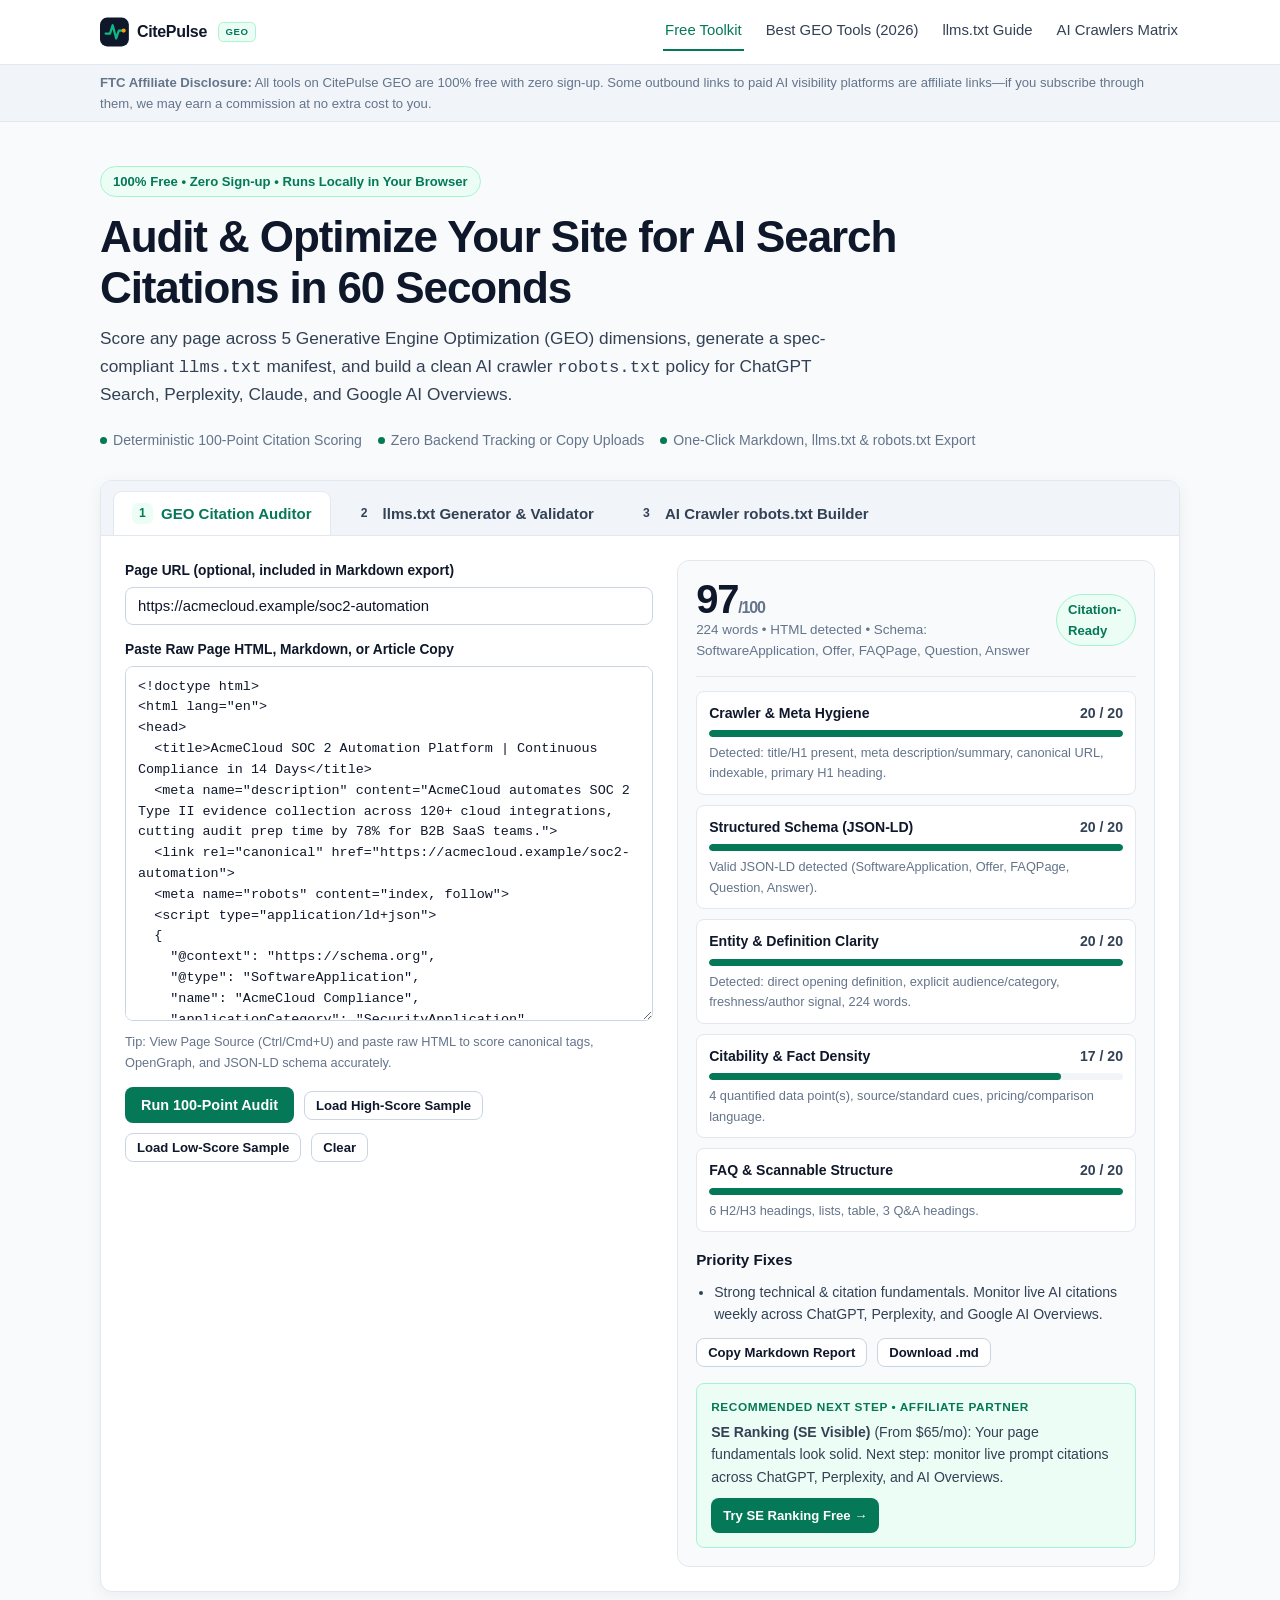
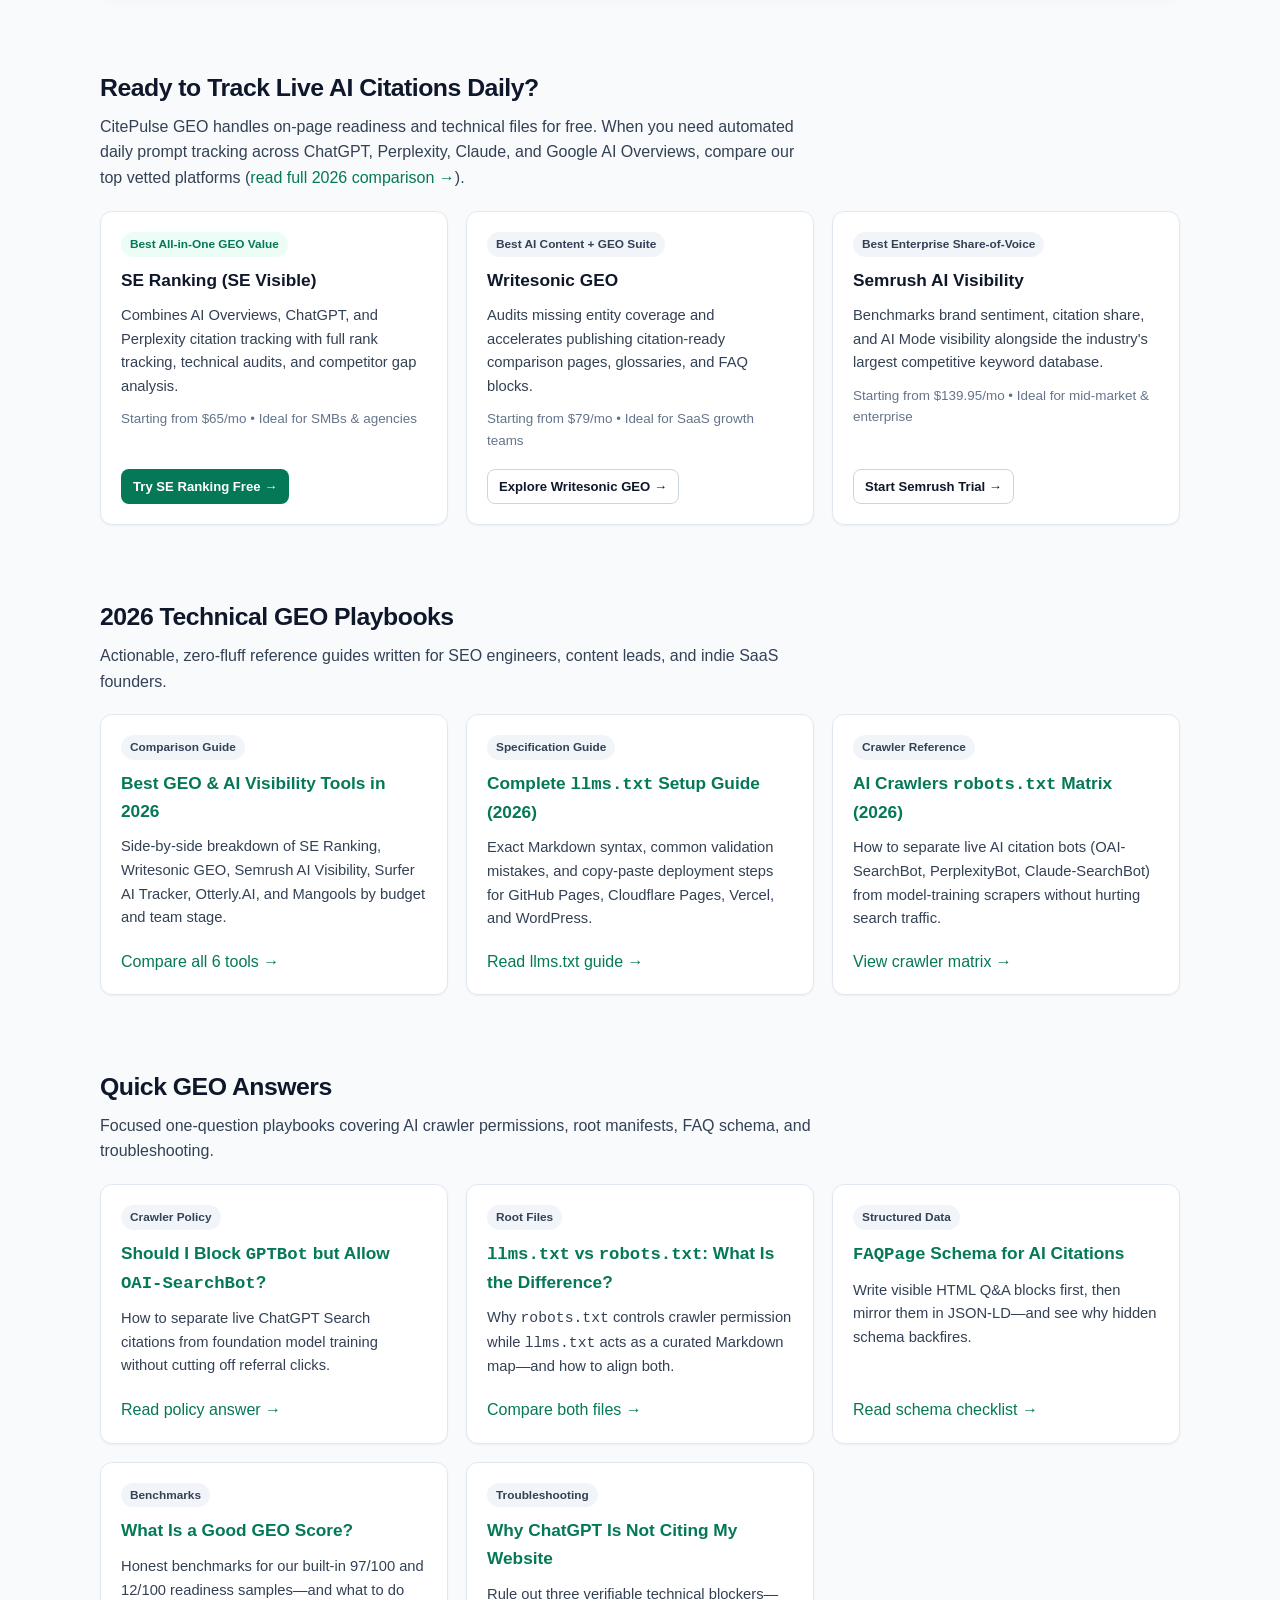
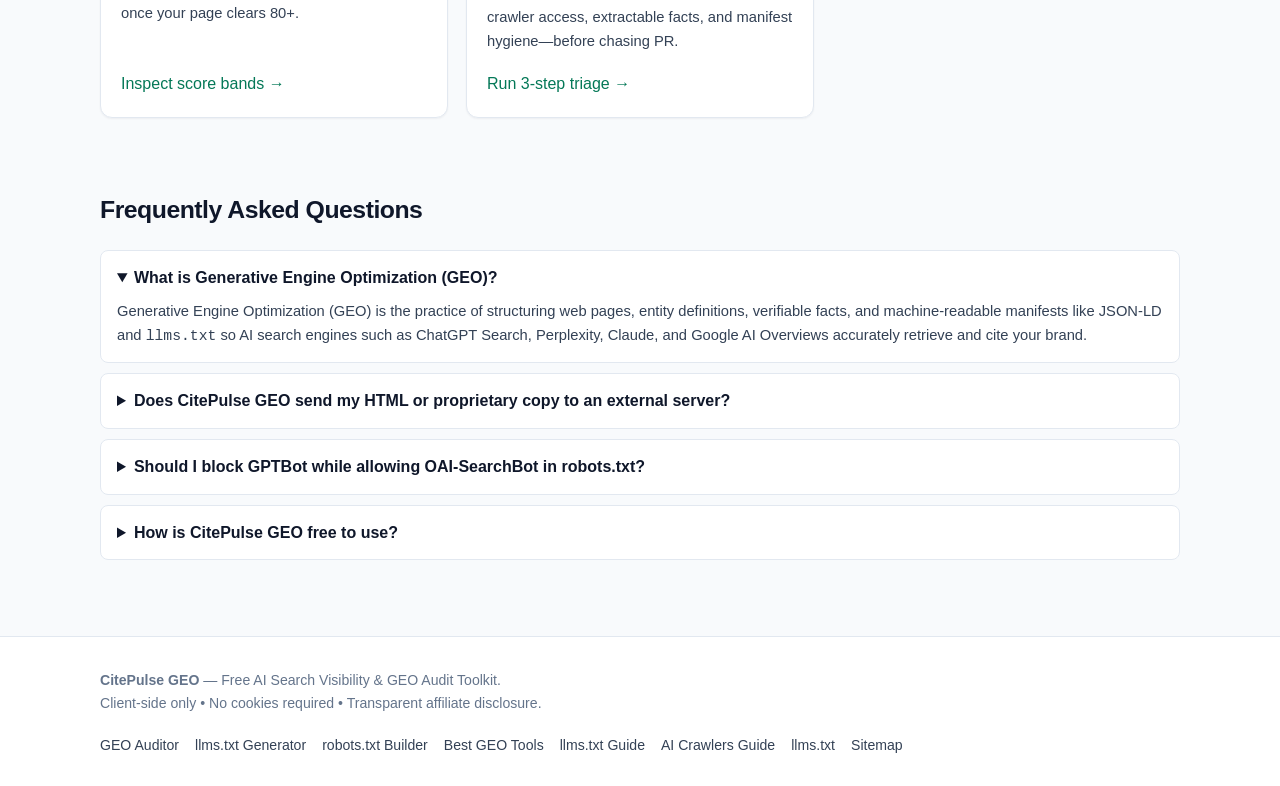
==== commit feb1effb: "Add live Mangools affiliate ID and 5 narrow-question GEO answer pages" ====
--- a/index.html
+++ b/index.html
@@ -358,6 +358,60 @@
       </div>
     </section>
 
+    <!-- Quick GEO Answers -->
+    <section class="section" id="quick-answers">
+      <div class="section-head">
+        <h2>Quick GEO Answers</h2>
+        <p>Focused one-question playbooks covering AI crawler permissions, root manifests, FAQ schema, and troubleshooting.</p>
+      </div>
+      <div class="card-grid">
+        <article class="card">
+          <span class="card-badge">Crawler Policy</span>
+          <h3><a href="./should-i-block-gptbot.html">Should I Block <code>GPTBot</code> but Allow <code>OAI-SearchBot</code>?</a></h3>
+          <p>How to separate live ChatGPT Search citations from foundation model training without cutting off referral clicks.</p>
+          <div class="card-footer">
+            <a href="./should-i-block-gptbot.html">Read policy answer &rarr;</a>
+          </div>
+        </article>
+
+        <article class="card">
+          <span class="card-badge">Root Files</span>
+          <h3><a href="./llms-txt-vs-robots-txt.html"><code>llms.txt</code> vs <code>robots.txt</code>: What Is the Difference?</a></h3>
+          <p>Why <code>robots.txt</code> controls crawler permission while <code>llms.txt</code> acts as a curated Markdown map—and how to align both.</p>
+          <div class="card-footer">
+            <a href="./llms-txt-vs-robots-txt.html">Compare both files &rarr;</a>
+          </div>
+        </article>
+
+        <article class="card">
+          <span class="card-badge">Structured Data</span>
+          <h3><a href="./faqpage-schema-ai-citations.html"><code>FAQPage</code> Schema for AI Citations</a></h3>
+          <p>Write visible HTML Q&amp;A blocks first, then mirror them in JSON-LD—and see why hidden schema backfires.</p>
+          <div class="card-footer">
+            <a href="./faqpage-schema-ai-citations.html">Read schema checklist &rarr;</a>
+          </div>
+        </article>
+
+        <article class="card">
+          <span class="card-badge">Benchmarks</span>
+          <h3><a href="./what-is-a-good-geo-score.html">What Is a Good GEO Score?</a></h3>
+          <p>Honest benchmarks for our built-in 97/100 and 12/100 readiness samples—and what to do once your page clears 80+.</p>
+          <div class="card-footer">
+            <a href="./what-is-a-good-geo-score.html">Inspect score bands &rarr;</a>
+          </div>
+        </article>
+
+        <article class="card">
+          <span class="card-badge">Troubleshooting</span>
+          <h3><a href="./chatgpt-not-citing-my-page.html">Why ChatGPT Is Not Citing My Website</a></h3>
+          <p>Rule out three verifiable technical blockers—crawler access, extractable facts, and manifest hygiene—before chasing PR.</p>
+          <div class="card-footer">
+            <a href="./chatgpt-not-citing-my-page.html">Run 3-step triage &rarr;</a>
+          </div>
+        </article>
+      </div>
+    </section>
+
     <!-- FAQ -->
     <section class="section" id="faq">
       <div class="section-head">
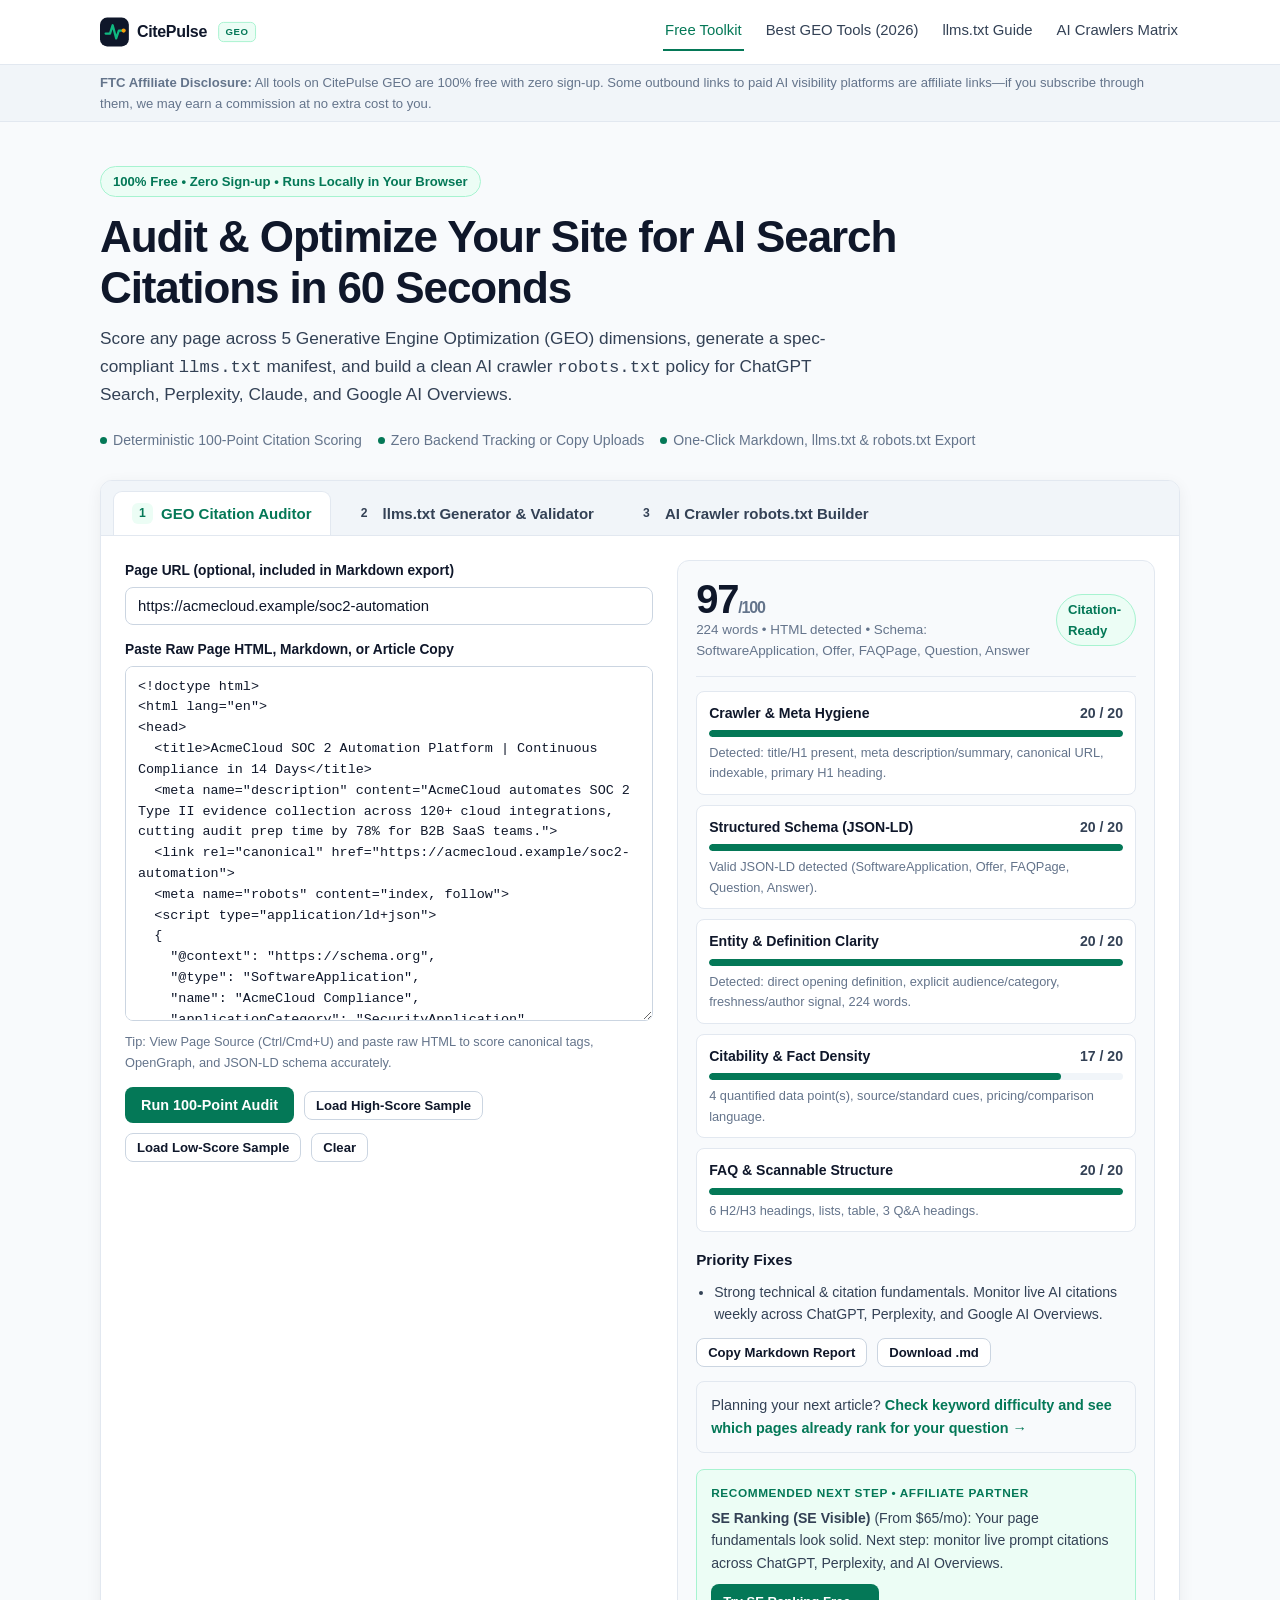
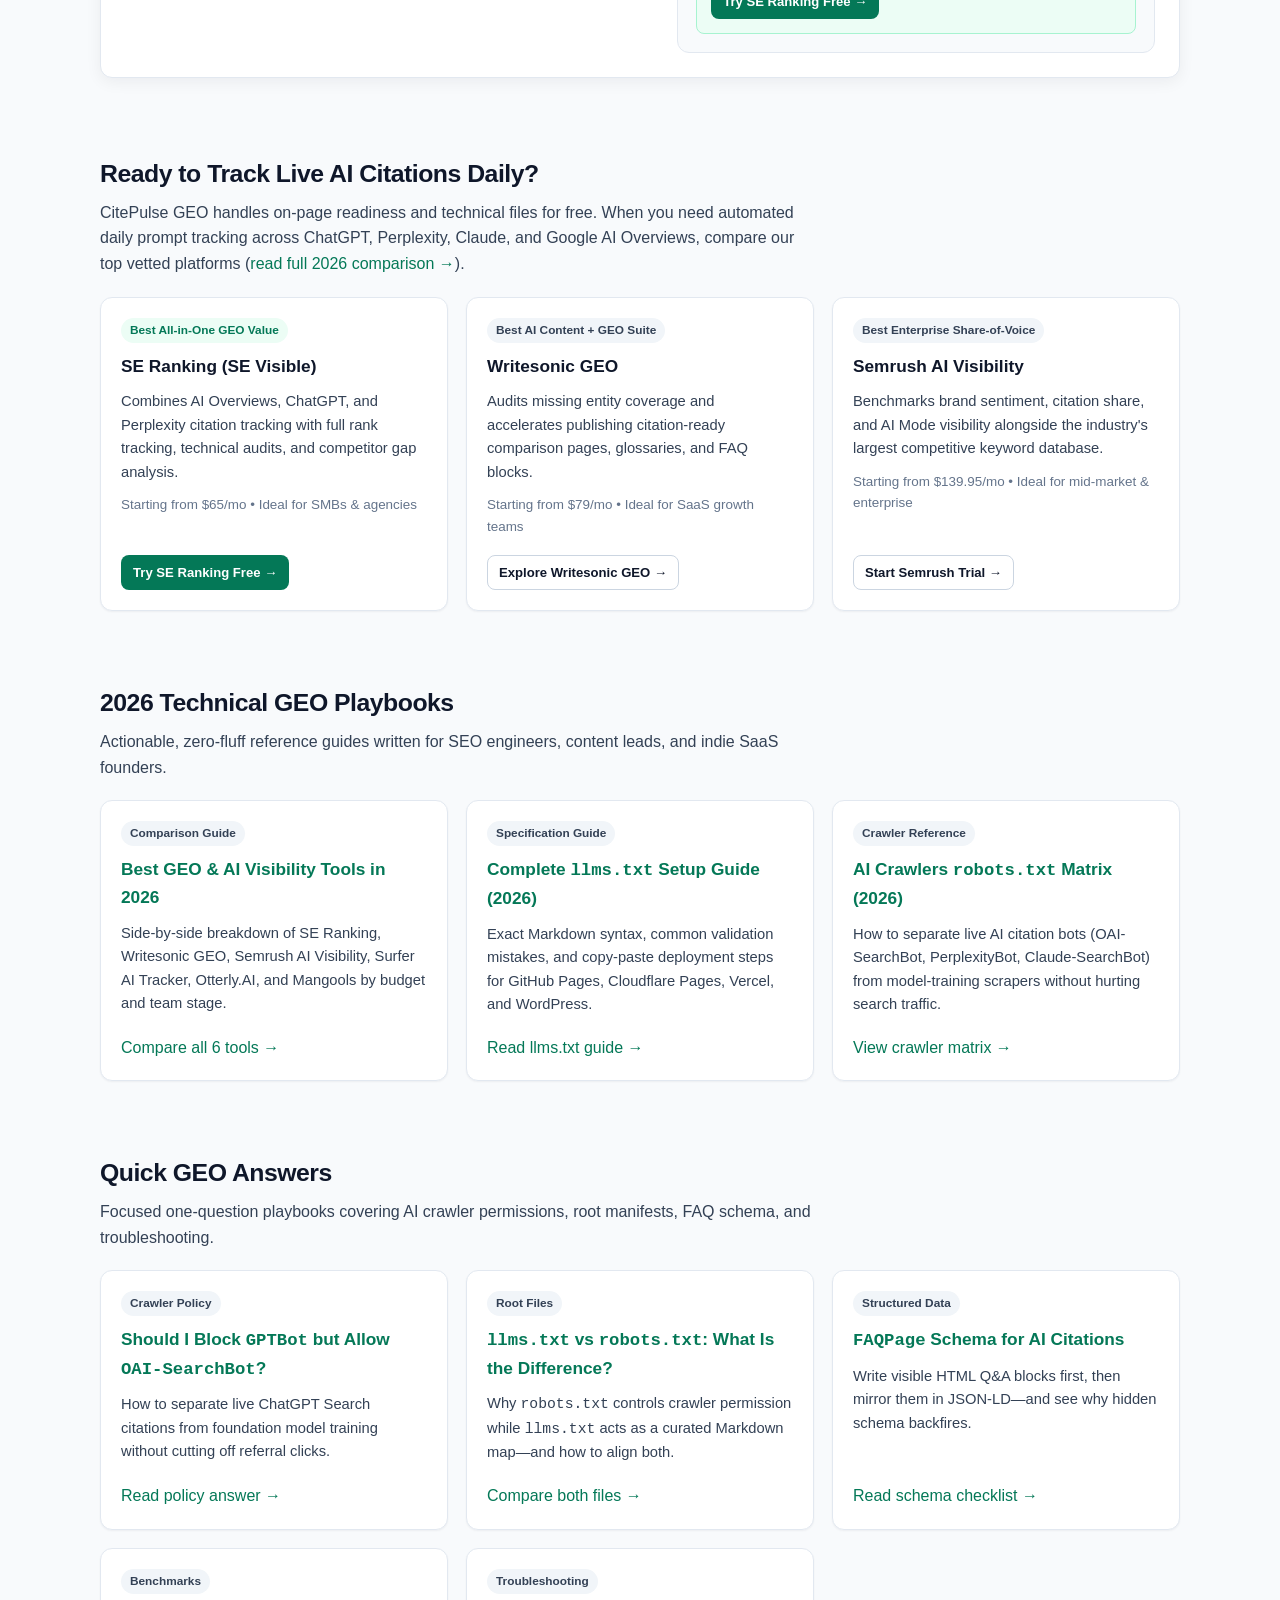
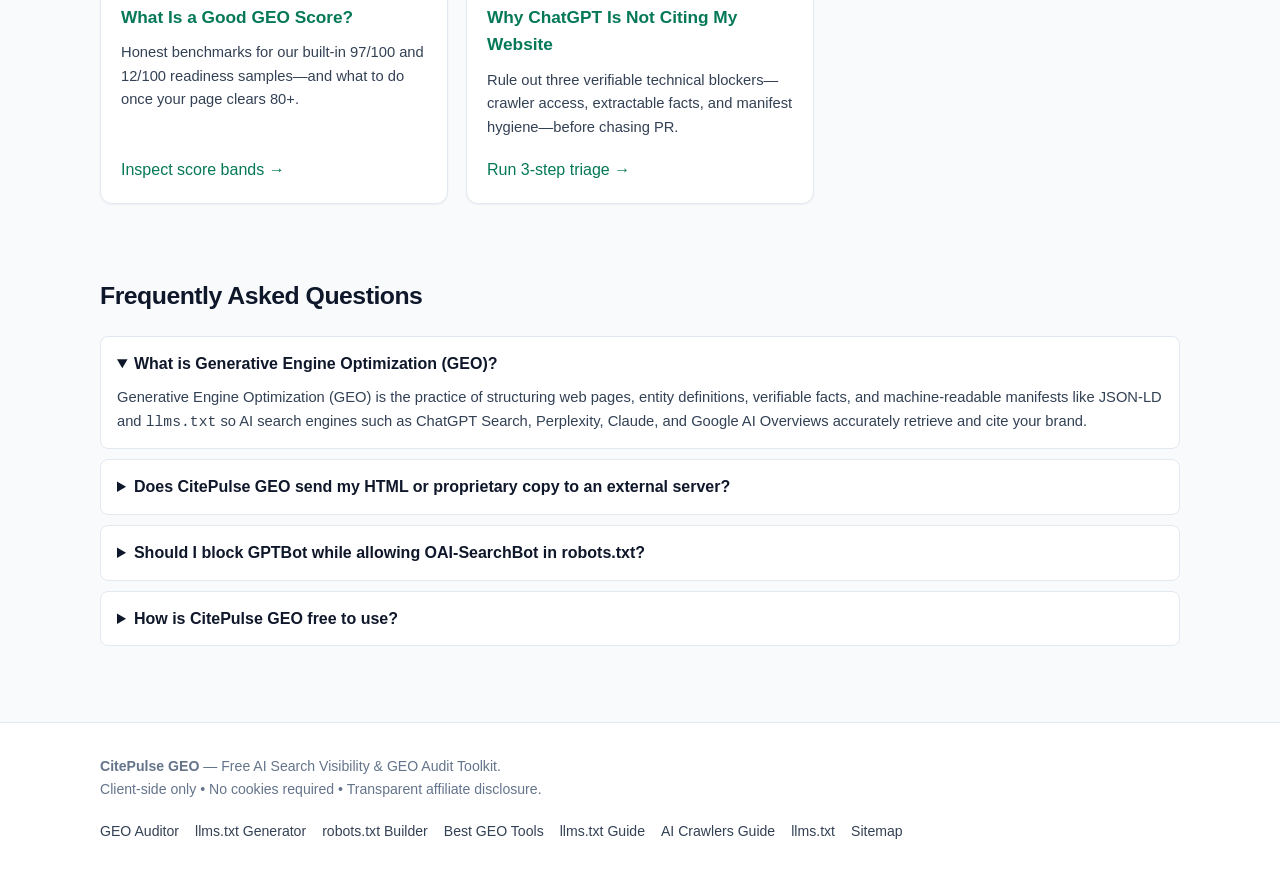
==== commit 83866df1: "Add high-score keyword-research entry and adjacent Mangools disclosures" ====
--- a/index.html
+++ b/index.html
@@ -167,6 +167,8 @@
               <span class="status-toast" id="audit-status" role="status"></span>
             </div>
 
+            <div class="guide-next-step" id="audit-keyword-guide" hidden></div>
+
             <div class="context-cta" id="audit-context-cta"></div>
           </div>
         </div>
--- a/assets/styles.css
+++ b/assets/styles.css
@@ -512,6 +512,24 @@
   margin-bottom: 6px;
 }
 
+.guide-next-step {
+  margin-top: 14px;
+  padding: 12px 14px;
+  background: var(--surface-alt, #f8fafc);
+  border: 1px solid var(--border);
+  border-radius: var(--radius-sm);
+}
+
+.guide-next-step p {
+  margin: 0;
+  font-size: 0.9rem;
+  color: var(--ink-secondary);
+}
+
+.guide-next-step a {
+  font-weight: 600;
+}
+
 .context-cta {
   margin-top: 16px;
   padding: 14px;
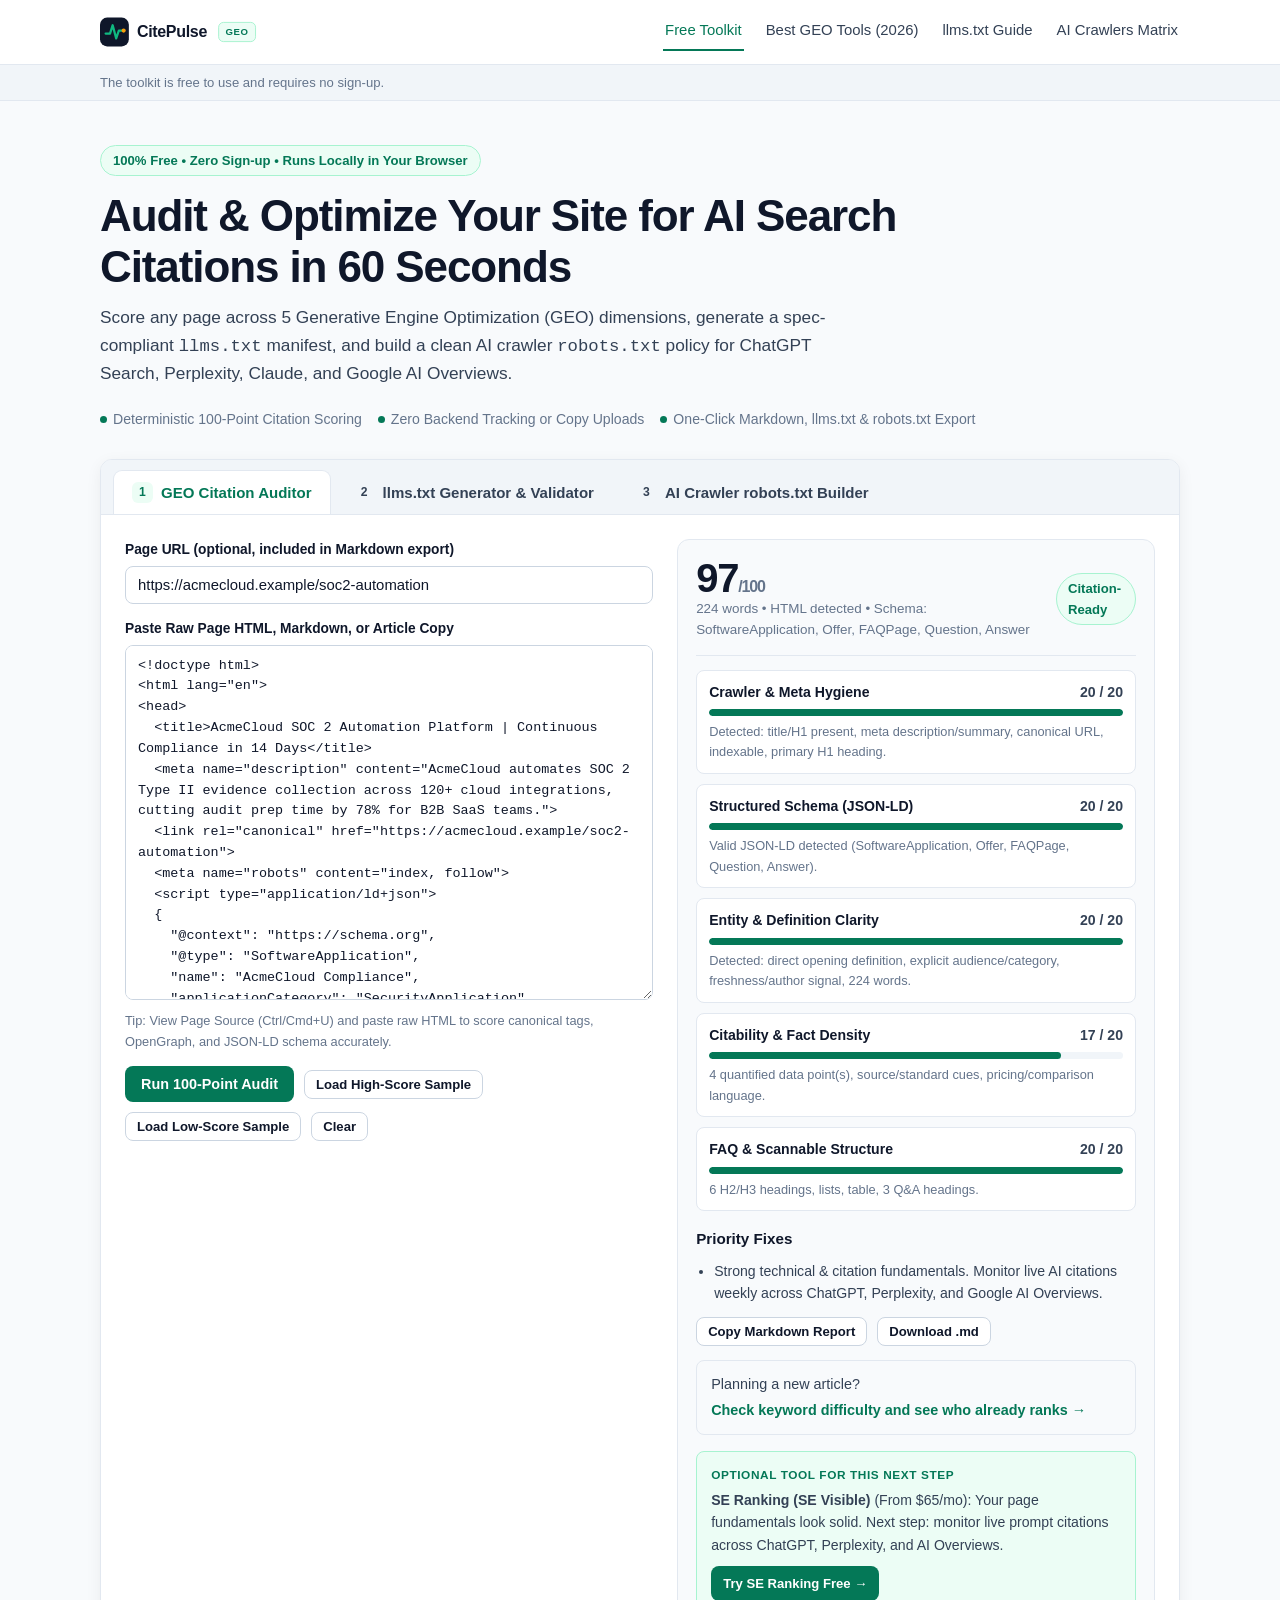
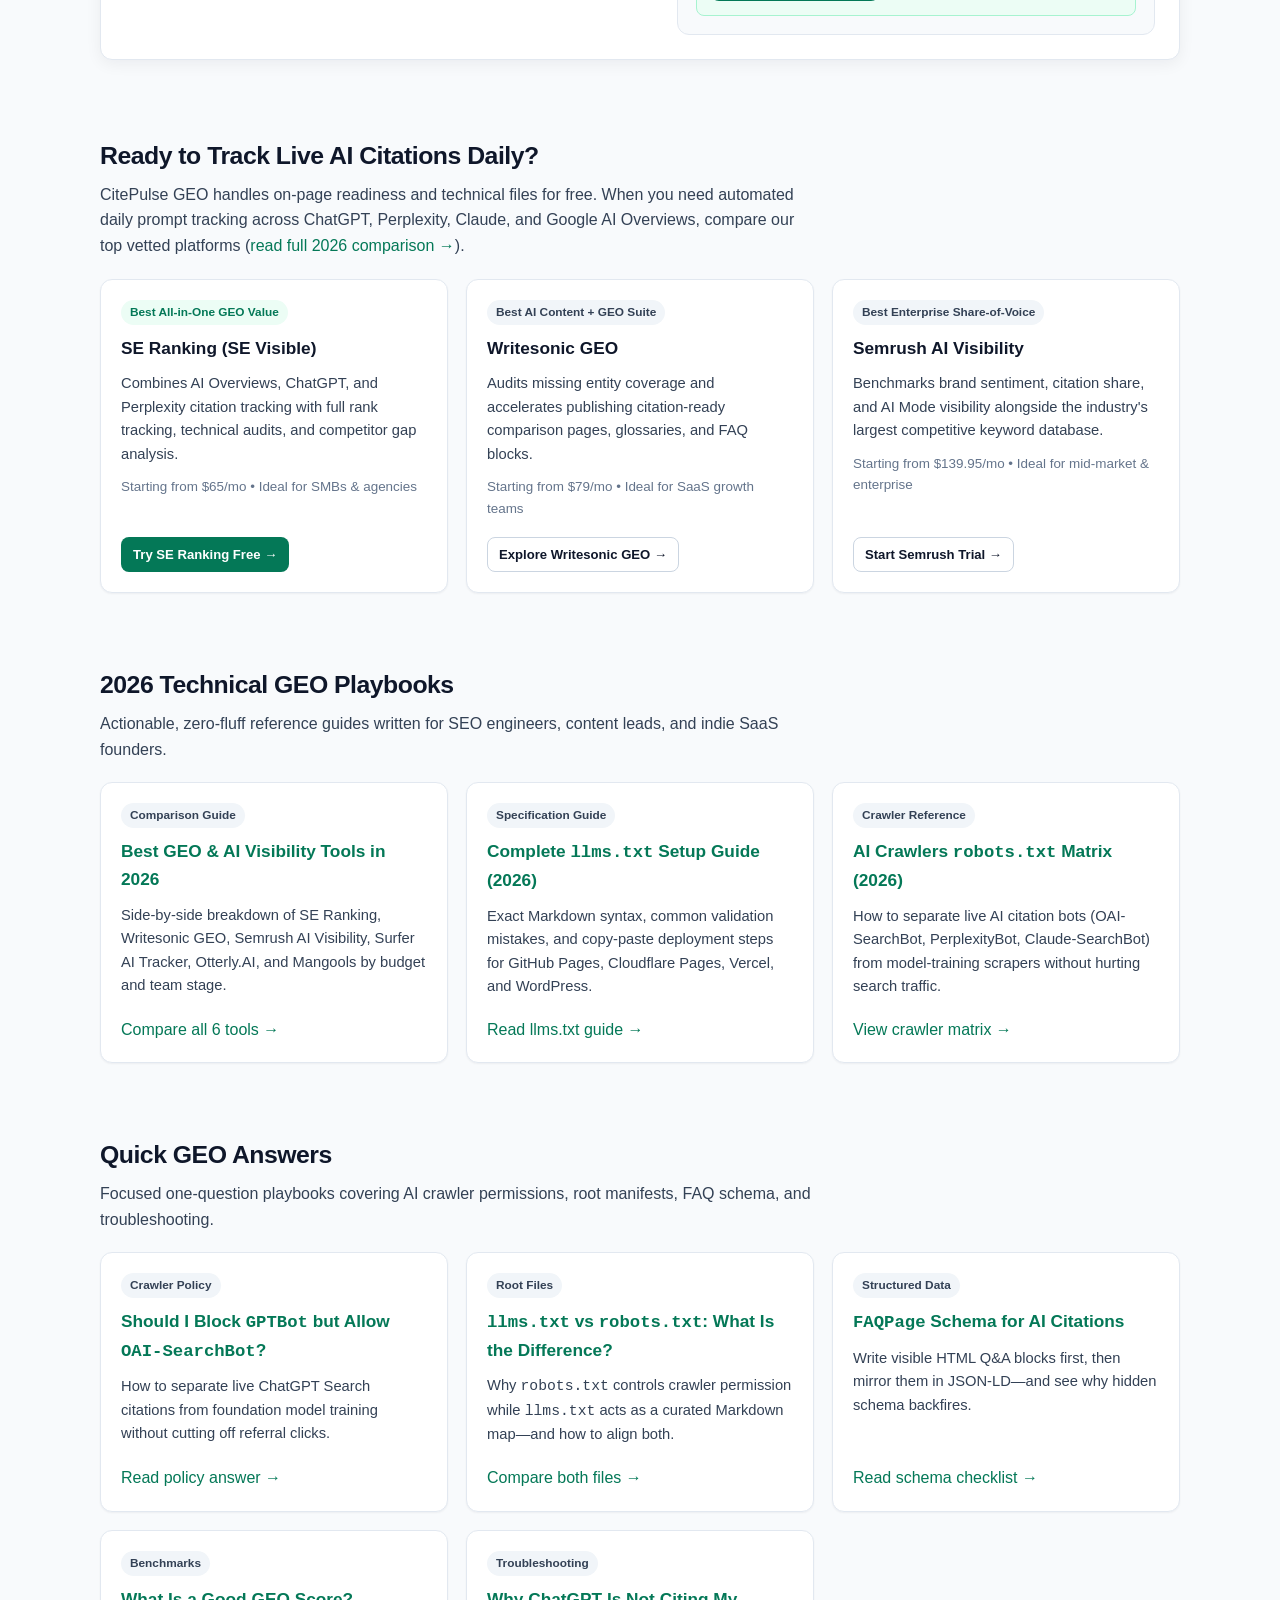
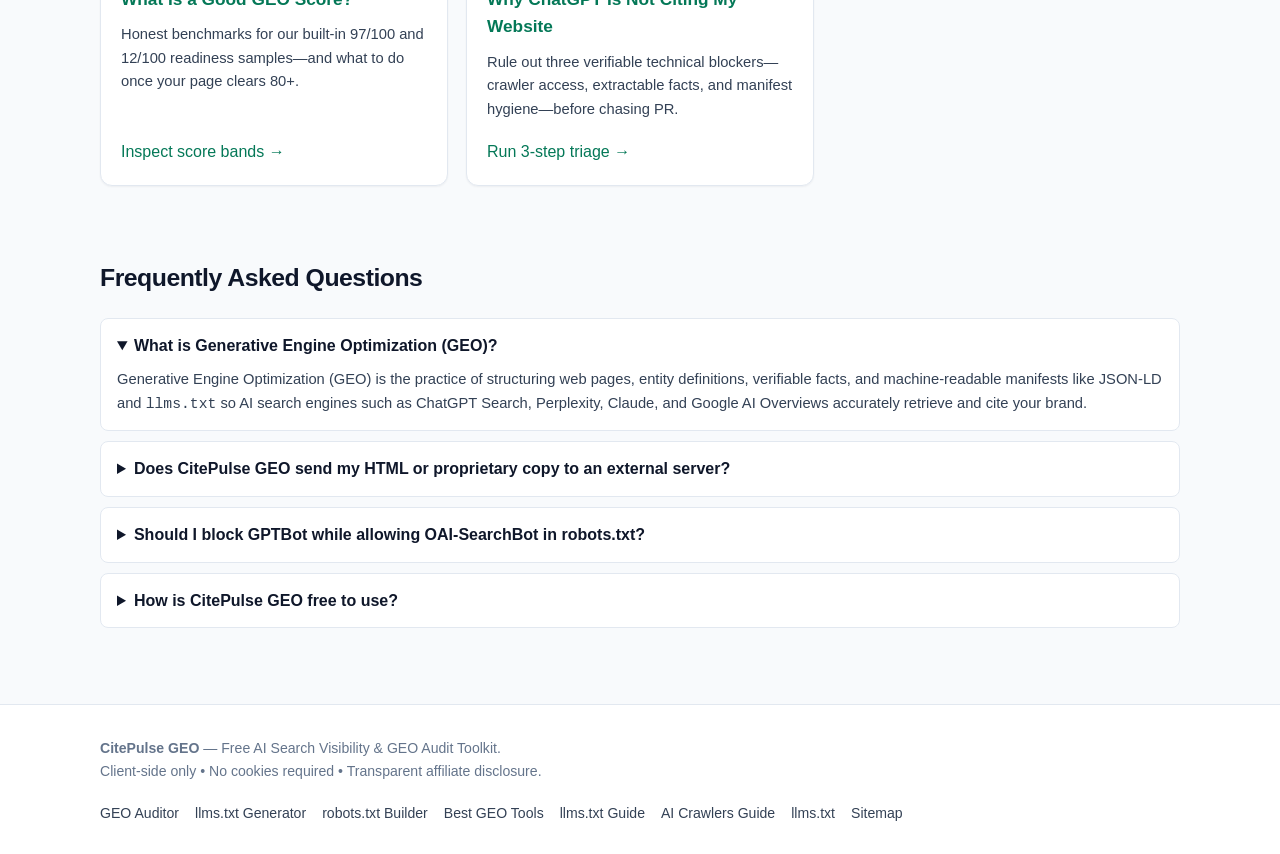
==== commit cf204e50: "Align disclosures with live Mangools affiliate links and fix guide CTAs" ====
--- a/index.html
+++ b/index.html
@@ -97,7 +97,7 @@
 
   <div class="disclosure-bar">
     <div class="container">
-      <p><strong>FTC Affiliate Disclosure:</strong> All tools on CitePulse GEO are 100% free with zero sign-up. Some outbound links to paid AI visibility platforms are affiliate links—if you subscribe through them, we may earn a commission at no extra cost to you.</p>
+      <p>The toolkit is free to use and requires no sign-up.</p>
     </div>
   </div>
 
--- a/assets/styles.css
+++ b/assets/styles.css
@@ -65,6 +65,17 @@
   padding: 0 20px;
 }
 
+/* Anchor offset under sticky header */
+html {
+  scroll-padding-top: 96px;
+}
+
+main [id],
+h2[id],
+h3[id] {
+  scroll-margin-top: 96px;
+}
+
 /* Header */
 .site-header {
   position: sticky;
@@ -527,7 +538,10 @@
 }
 
 .guide-next-step a {
+  display: inline-block;
+  margin-top: 4px;
   font-weight: 600;
+  line-height: 1.45;
 }
 
 .context-cta {
@@ -905,6 +919,14 @@
 }
 
 @media (max-width: 900px) {
+  html {
+    scroll-padding-top: 132px;
+  }
+  main [id],
+  h2[id],
+  h3[id] {
+    scroll-margin-top: 132px;
+  }
   .panel-grid {
     grid-template-columns: 1fr;
   }
@@ -917,6 +939,17 @@
 }
 
 @media (max-width: 640px) {
+  html {
+    scroll-padding-top: 24px;
+  }
+  main [id],
+  h2[id],
+  h3[id] {
+    scroll-margin-top: 24px;
+  }
+  .site-header {
+    position: static;
+  }
   .header-inner {
     flex-direction: column;
     align-items: flex-start;
@@ -926,3 +959,14 @@
     padding: 16px;
   }
 }
+
+.affiliate-note {
+  font-size: 0.8rem;
+  line-height: 1.45;
+  color: var(--ink-muted);
+  margin: 0 0 8px;
+}
+
+td .affiliate-note {
+  min-width: 190px;
+}
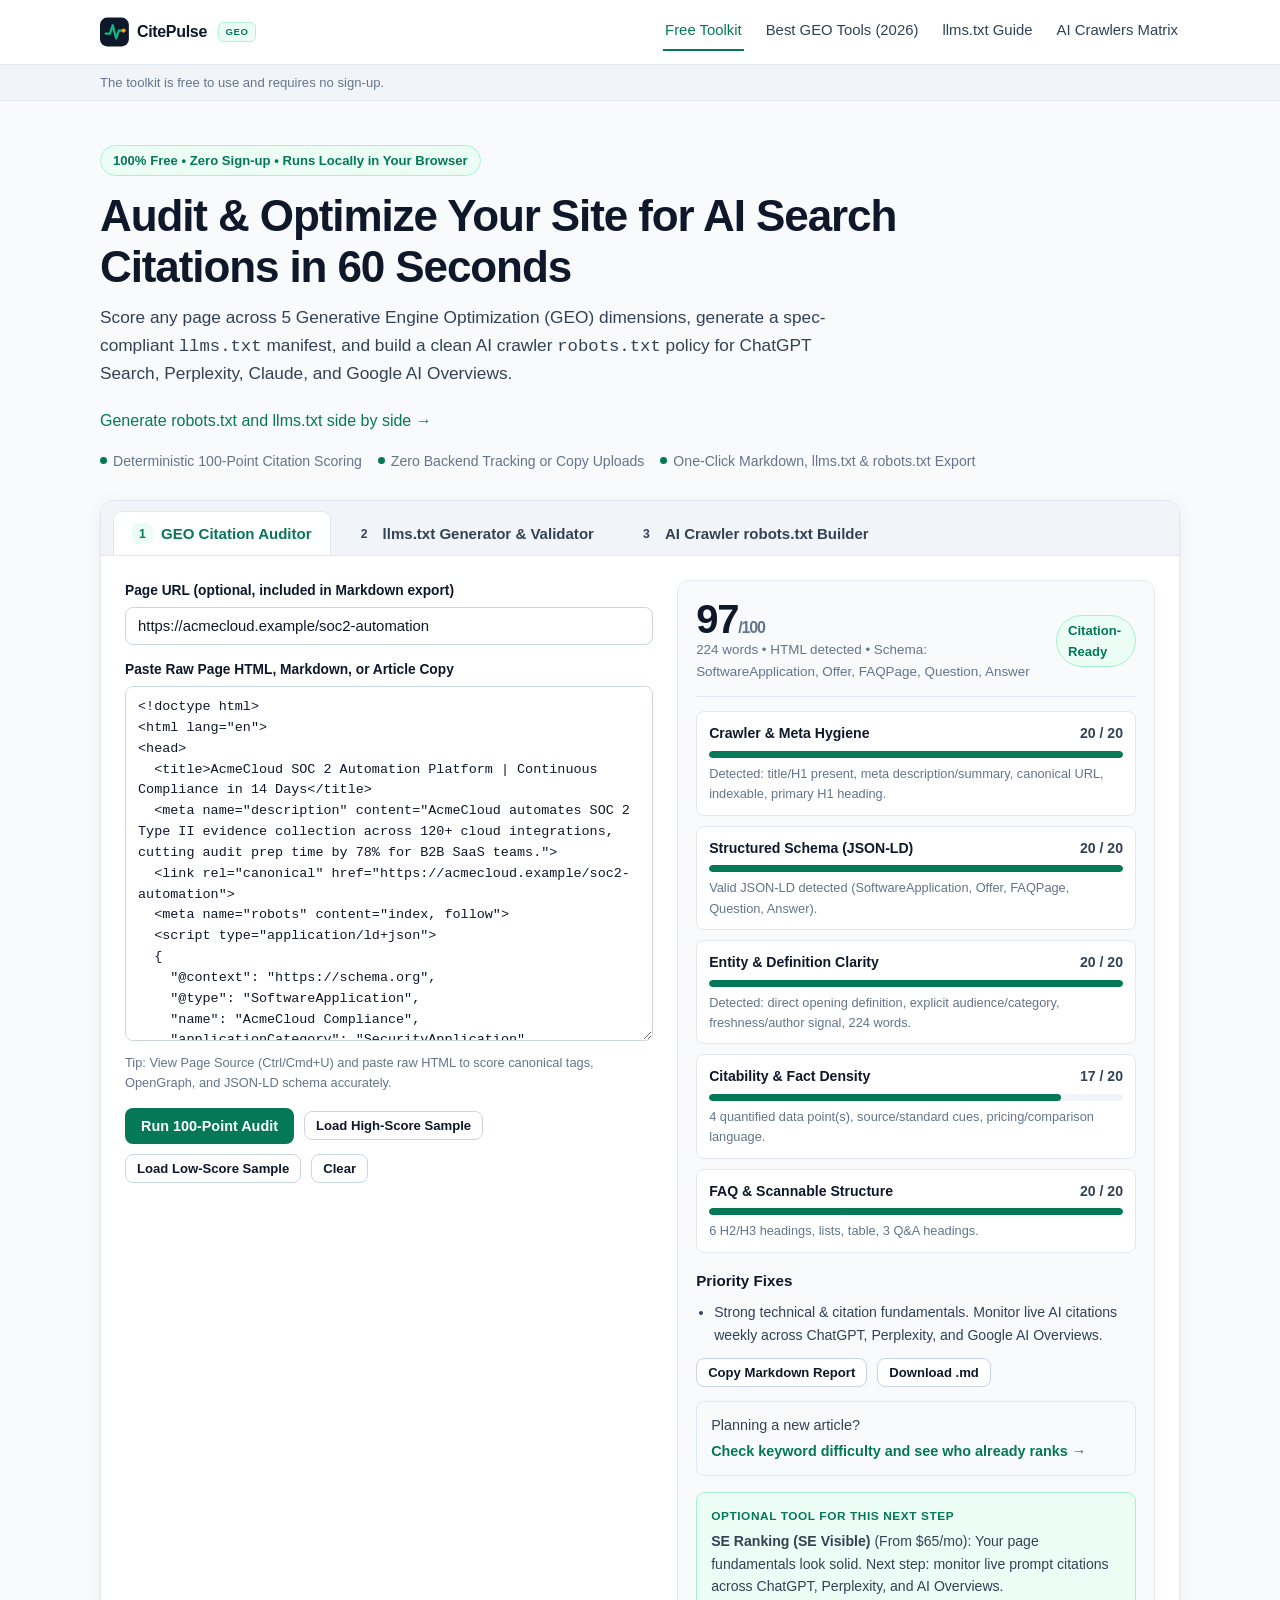
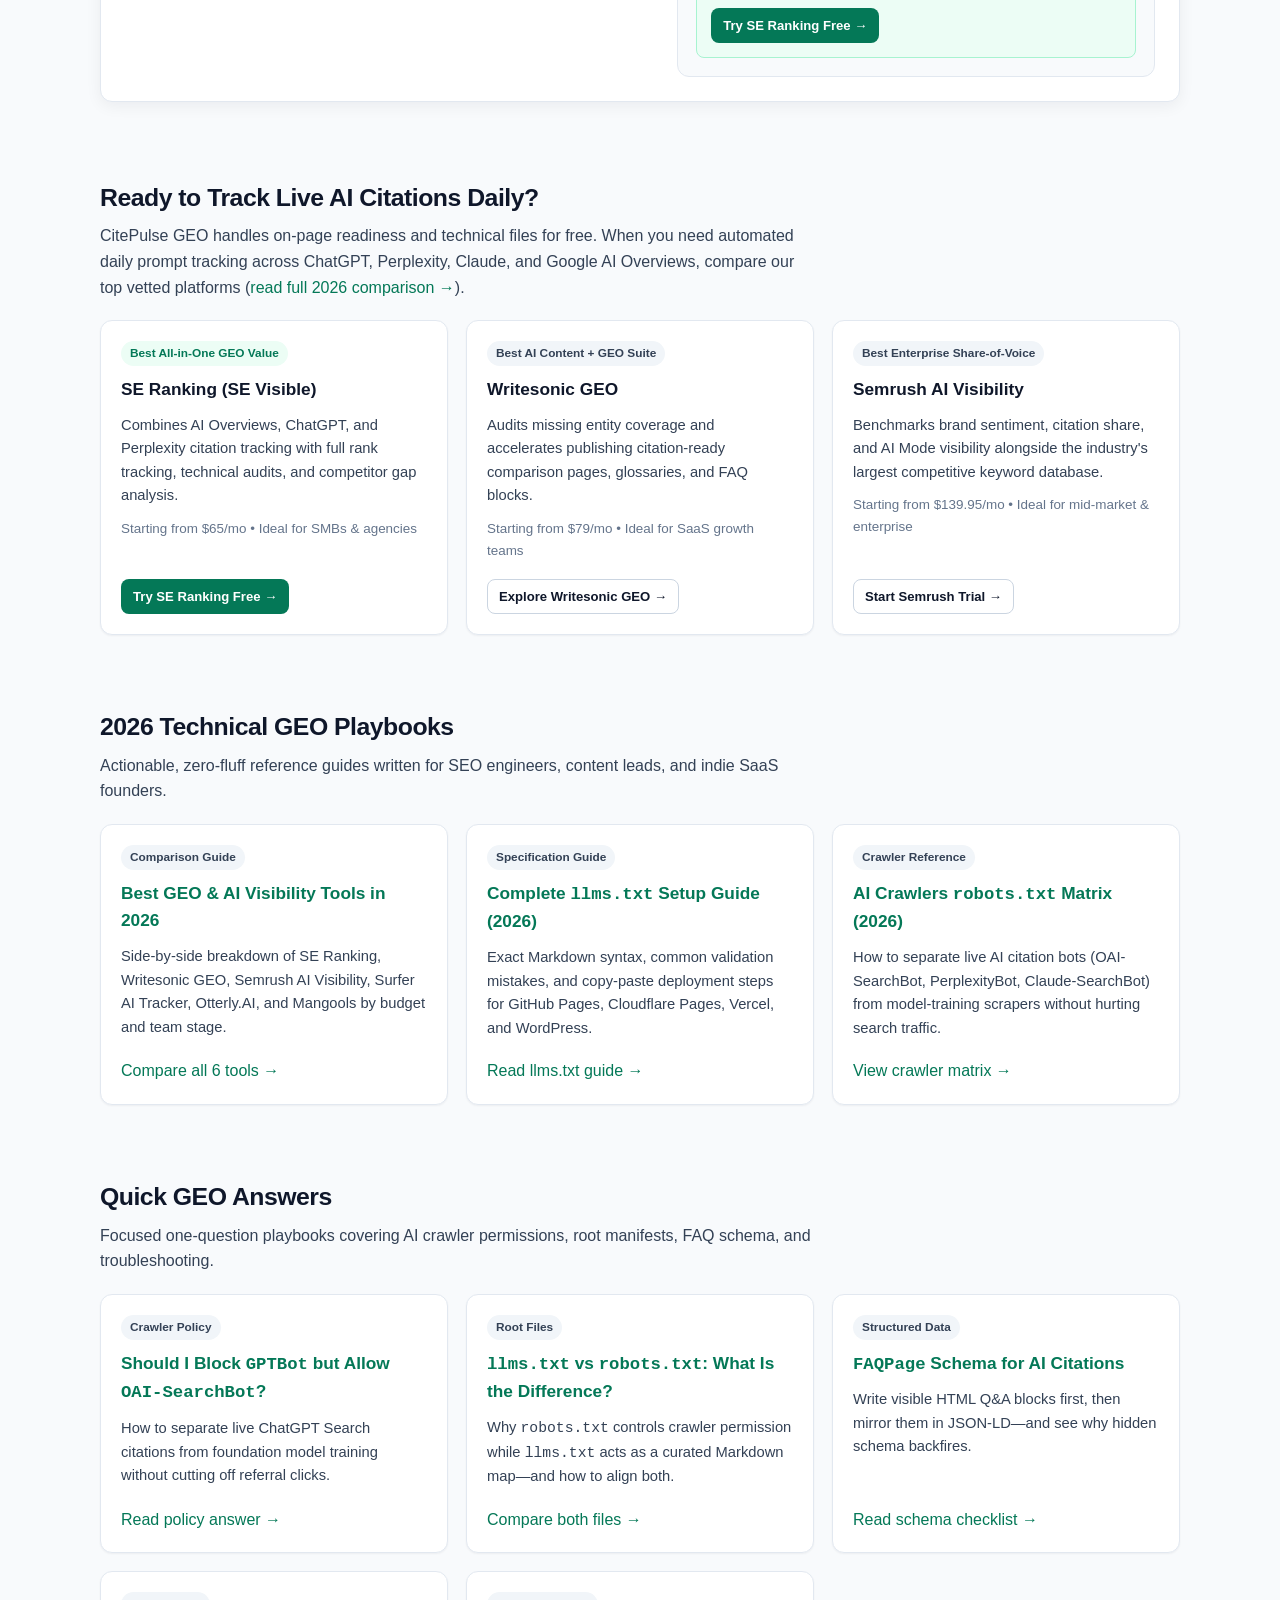
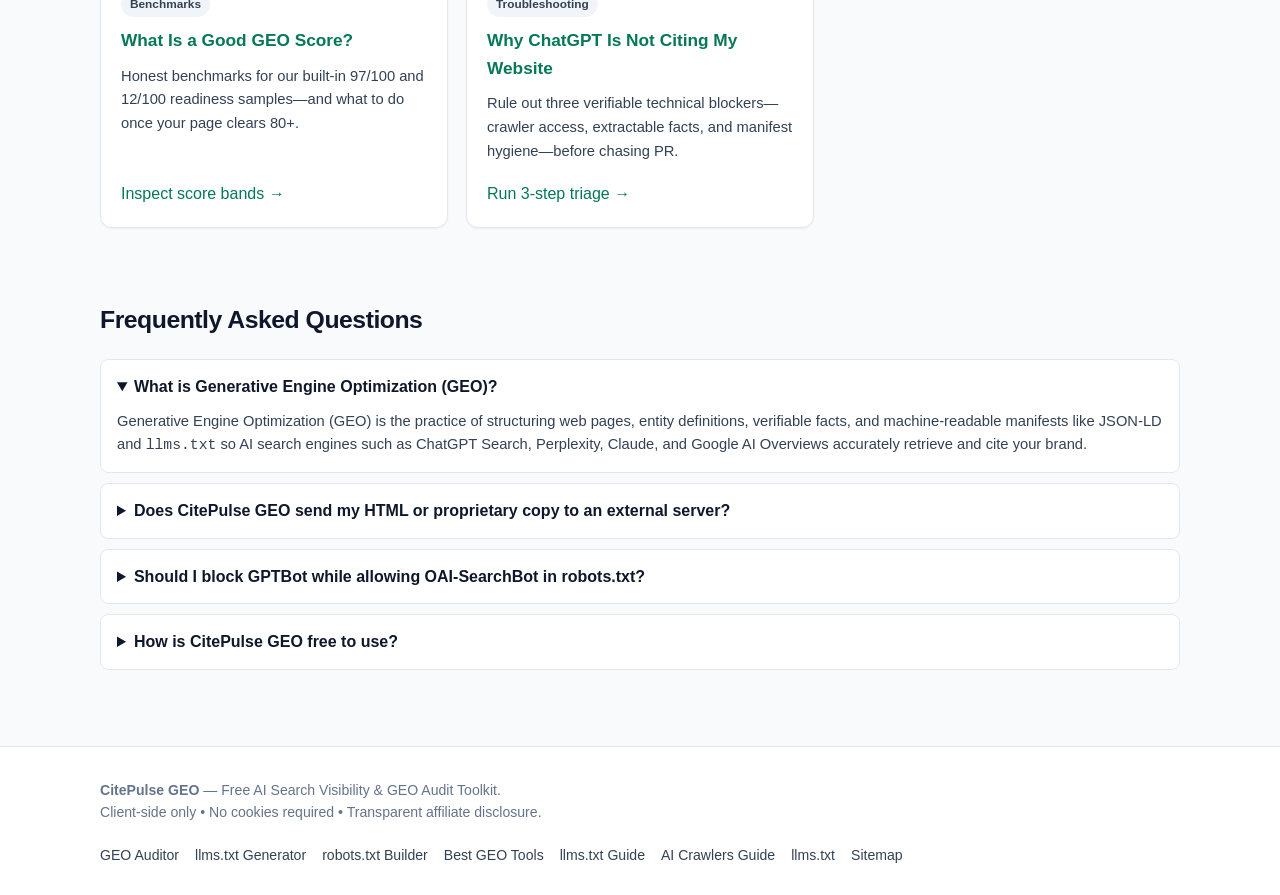
==== commit dd8d9069: "Add AI crawler robots.txt and llms.txt generator" ====
--- a/index.html
+++ b/index.html
@@ -106,6 +106,7 @@
       <div class="hero-badge">100% Free &bull; Zero Sign-up &bull; Runs Locally in Your Browser</div>
       <h1>Audit &amp; Optimize Your Site for AI Search Citations in 60 Seconds</h1>
       <p class="hero-sub">Score any page across 5 Generative Engine Optimization (GEO) dimensions, generate a spec-compliant <code>llms.txt</code> manifest, and build a clean AI crawler <code>robots.txt</code> policy for ChatGPT Search, Perplexity, Claude, and Google AI Overviews.</p>
+      <p><a href="./ai-crawler-robots-llms-generator.html">Generate robots.txt and llms.txt side by side &rarr;</a></p>
       <div class="trust-row">
         <span><i class="dot" aria-hidden="true"></i> Deterministic 100-Point Citation Scoring</span>
         <span><i class="dot" aria-hidden="true"></i> Zero Backend Tracking or Copy Uploads</span>
